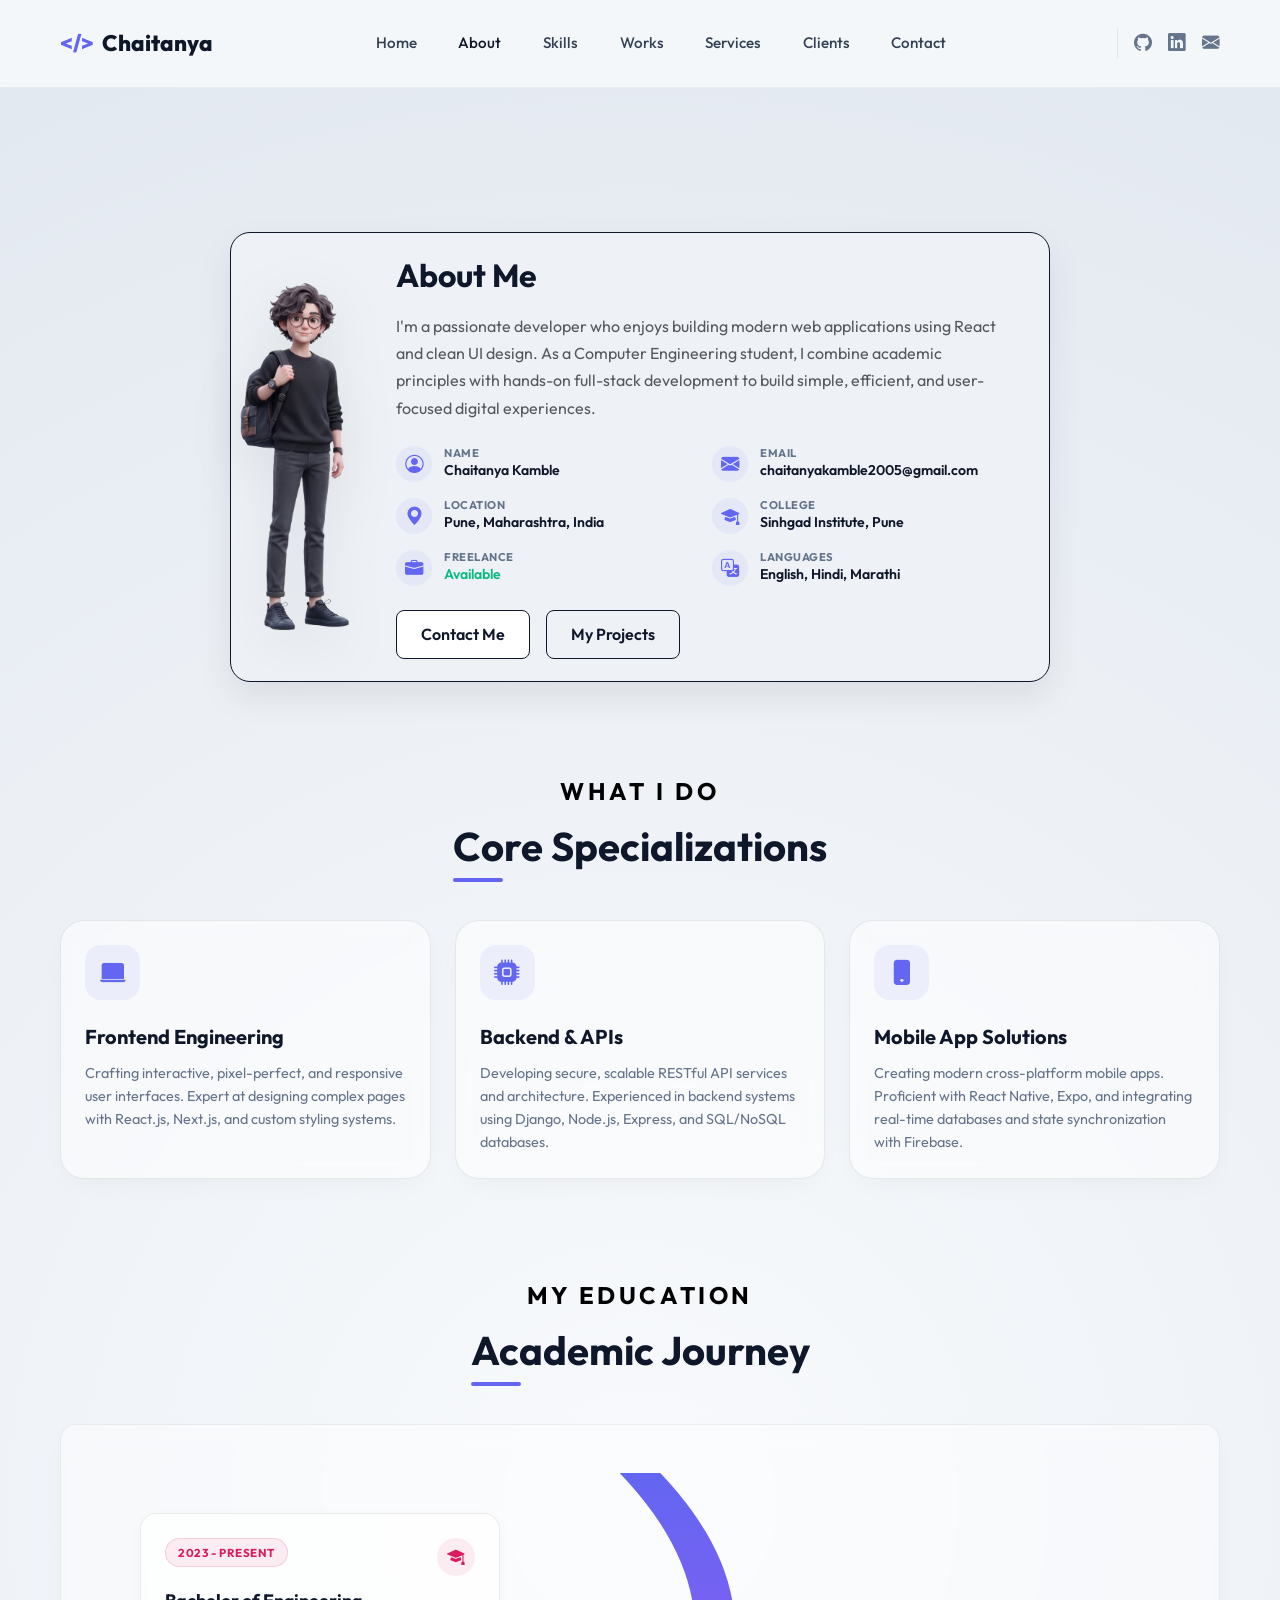
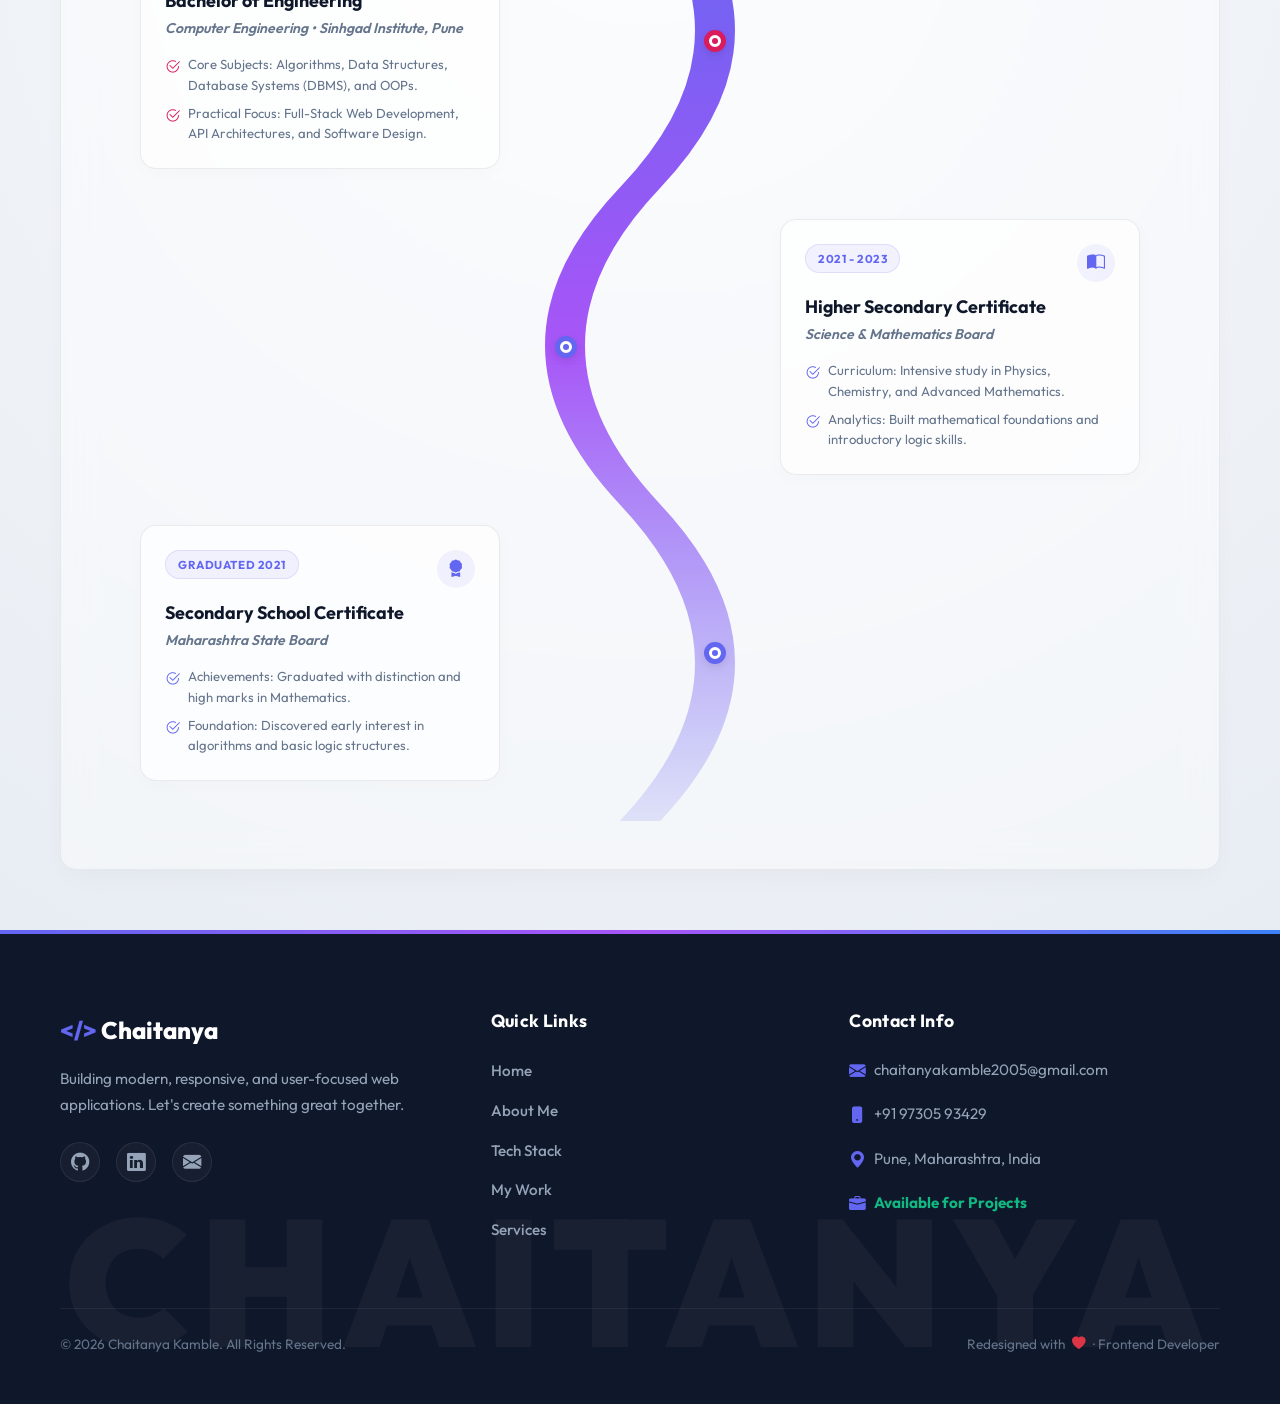
==== about.html @ 19b341b0 "feat: Add professional About page with winding timeline, professional cards, icons, and hover slide " ====
<!DOCTYPE html>
<html lang="en">

<head>
  <meta charset="UTF-8">
  <meta http-equiv="X-UA-Compatible" content="IE=edge">
  <meta name="viewport" content="width=device-width, initial-scale=1.0">
  <title>About Me | Chaitanya Kamble</title>

  <!-- SEO Meta Tags -->
  <meta name="description"
    content="Detailed About page of Chaitanya Kamble, Full Stack Web Developer and Computer Engineering Student.">
  <meta name="keywords"
    content="Chaitanya Kamble, About, Web Developer, Computer Engineering, Education, Sinhgad Institute">
  <meta name="author" content="Chaitanya Kamble">

  <!-- Favicons -->
  <link href="images/favicon.jpeg" rel="icon">

  <!-- Bootstrap 5 CSS CDN -->
  <link href="https://cdn.jsdelivr.net/npm/bootstrap@5.3.0/dist/css/bootstrap.min.css" rel="stylesheet">
  <!-- Bootstrap Icons CDN -->
  <link rel="stylesheet" href="https://cdn.jsdelivr.net/npm/bootstrap-icons@1.10.5/font/bootstrap-icons.css">
  <!-- Custom Stylesheet -->
  <link rel="stylesheet" href="css/style.css?v=1.1">
</head>

<body>

  <div class="app-wrapper">

    <!-- ==========================================
     * NAVIGATION BAR
     * ========================================== -->
    <nav class="navbar navbar-expand-lg sticky-top custom-navbar">
      <div class="container">
        <a class="navbar-brand navbar-logo" href="index.html" id="logoLink">
          <span>&lt;/&gt;</span> Chaitanya
        </a>

        <button class="navbar-toggler" type="button" data-bs-toggle="collapse" data-bs-target="#navbarNav"
          aria-controls="navbarNav" aria-expanded="false" aria-label="Toggle navigation">
          <span class="navbar-toggler-icon">
            <span class="navbar-toggler-span"></span>
          </span>
        </button>

        <div class="collapse navbar-collapse justify-content-center" id="navbarNav">
          <ul class="navbar-nav align-items-center">
            <li class="nav-item">
              <a class="nav-link custom-nav-link" href="index.html" data-section="home">Home</a>
            </li>
            <li class="nav-item">
              <a class="nav-link custom-nav-link active" href="#about" data-section="about">About</a>
            </li>
            <li class="nav-item">
              <a class="nav-link custom-nav-link" href="index.html#skills" data-section="skills">Skills</a>
            </li>
            <li class="nav-item">
              <a class="nav-link custom-nav-link" href="index.html#works" data-section="works">Works</a>
            </li>
            <li class="nav-item">
              <a class="nav-link custom-nav-link" href="index.html#services" data-section="services">Services</a>
            </li>
            <li class="nav-item">
              <a class="nav-link custom-nav-link" href="index.html#clients" data-section="clients">Clients</a>
            </li>
            <li class="nav-item">
              <a class="nav-link custom-nav-link" href="index.html#contact" data-section="contact">Contact</a>
            </li>
          </ul>
        </div>
        <div class="navbar-socials border-start ps-3 d-none d-lg-flex">
          <a href="https://github.com/chaitanya-295" target="_blank" class="social-nav-icon"><i
              class="bi bi-github"></i></a>
          <a href="https://www.linkedin.com/in/chaitanyakamble29" target="_blank" class="social-nav-icon"><i
              class="bi bi-linkedin"></i></a>
          <a href="mailto:chaitanyakamble2005@gmail.com" class="social-nav-icon"><i class="bi bi-envelope-fill"></i></a>
        </div>
      </div>
    </nav>

    <!-- ==========================================
     * ABOUT SECTION
     * ========================================== -->
    <section id="about" class="section-padding" data-section-name="about" style="padding-top: 80px !important;">
      <div class="container">
        <div class="about-card">
          <!-- Standing Coder Avatar (Positioned absolutely in CSS to overflow top/bottom) -->
          <img src="images/about_avatar.png" alt="OualiCode - Standing Coder" class="about-avatar">
          <!-- Description Content (Pushed right using padding-left on the card) -->
          <div class="about-content">
            <h2 class="mb-3">About Me</h2>
            <p class="text-muted fs-6 mb-4" style="line-height: 1.7;">
              I'm a passionate developer who enjoys building modern web applications using React and clean UI design.
              As a Computer Engineering student, I combine academic principles with hands-on full-stack development to
              build simple, efficient, and user-focused digital experiences.
            </p>

            <!-- Quick Facts Grid -->
            <div class="about-details-grid mb-4">
              <div class="detail-item">
                <i class="bi bi-person-circle detail-icon"></i>
                <div class="detail-text">
                  <span class="detail-label">Name</span>
                  <span class="detail-value">Chaitanya Kamble</span>
                </div>
              </div>
              <div class="detail-item">
                <i class="bi bi-envelope-fill detail-icon"></i>
                <div class="detail-text">
                  <span class="detail-label">Email</span>
                  <span class="detail-value"><a href="mailto:chaitanyakamble2005@gmail.com"
                      class="detail-link">chaitanyakamble2005@gmail.com</a></span>
                </div>
              </div>
              <div class="detail-item">
                <i class="bi bi-geo-alt-fill detail-icon"></i>
                <div class="detail-text">
                  <span class="detail-label">Location</span>
                  <span class="detail-value">Pune, Maharashtra, India</span>
                </div>
              </div>
              <div class="detail-item">
                <i class="bi bi-mortarboard-fill detail-icon"></i>
                <div class="detail-text">
                  <span class="detail-label">College</span>
                  <span class="detail-value">Sinhgad Institute, Pune</span>
                </div>
              </div>
              <div class="detail-item">
                <i class="bi bi-briefcase-fill detail-icon"></i>
                <div class="detail-text">
                  <span class="detail-label">Freelance</span>
                  <span class="detail-value text-success-custom">Available</span>
                </div>
              </div>
              <div class="detail-item">
                <i class="bi bi-translate detail-icon"></i>
                <div class="detail-text">
                  <span class="detail-label">Languages</span>
                  <span class="detail-value">English, Hindi, Marathi</span>
                </div>
              </div>
            </div>

            <!-- Action Buttons -->
            <div class="about-buttons d-flex gap-3 flex-wrap">
              <a href="index.html#contact" class="btn-hero-secondary">Contact Me</a>
              <a href="index.html#works" class="btn-about-outline">My Projects</a>
            </div>
          </div>
        </div>

        <!-- Core Specializations -->
        <div class="row mt-5 pt-4">
          <div class="col-12 text-center mb-5">
            <span class="section-subtitle">What I Do</span>
            <h3 class="fw-bold section-title mb-0">Core Specializations</h3>
          </div>
        </div>

        <div class="row g-4 justify-content-center">
          <div class="col-md-6 col-lg-4">
            <div class="spec-card h-100 p-4">
              <div class="spec-icon-wrap">
                <i class="bi bi-laptop-fill"></i>
              </div>
              <h4 class="spec-card-title">Frontend Engineering</h4>
              <p class="spec-card-desc">Crafting interactive, pixel-perfect, and responsive user interfaces. Expert at
                designing complex pages with React.js, Next.js, and custom styling systems.</p>
            </div>
          </div>
          <div class="col-md-6 col-lg-4">
            <div class="spec-card h-100 p-4">
              <div class="spec-icon-wrap">
                <i class="bi bi-cpu-fill"></i>
              </div>
              <h4 class="spec-card-title">Backend & APIs</h4>
              <p class="spec-card-desc">Developing secure, scalable RESTful API services and architecture. Experienced
                in backend systems using Django, Node.js, Express, and SQL/NoSQL databases.</p>
            </div>
          </div>
          <div class="col-md-6 col-lg-4">
            <div class="spec-card h-100 p-4">
              <div class="spec-icon-wrap">
                <i class="bi bi-phone-fill"></i>
              </div>
              <h4 class="spec-card-title">Mobile App Solutions</h4>
              <p class="spec-card-desc">Creating modern cross-platform mobile apps. Proficient with React Native, Expo,
                and integrating real-time databases and state synchronization with Firebase.</p>
            </div>
          </div>
        </div>

        <!-- Education Journey (Professional Timeline) -->
        <div class="row mt-5 pt-5 justify-content-center">
          <div class="col-lg-14">
            <div class="text-center mb-5">
              <span class="section-subtitle">My Education</span>
              <h3 class="fw-bold section-title mb-0">Academic Journey</h3>
            </div>

            <div class="prof-timeline-wrapper p-4 p-md-5 rounded-4">
              <div class="prof-timeline-container">
                <!-- SVG Winding Road line connecting levels -->
                <div class="prof-road-svg-wrap">
                  <svg class="prof-road-svg" viewBox="0 0 100 500" preserveAspectRatio="none">
                    <defs>
                      <linearGradient id="prof-line-grad" x1="0%" y1="0%" x2="0%" y2="100%">
                        <stop offset="0%" stop-color="var(--color-accent)" />
                        <stop offset="50%" stop-color="#a855f7" />
                        <stop offset="100%" stop-color="rgba(99, 102, 241, 0.15)" />
                      </linearGradient>
                    </defs>
                    <path d="M 50,0 Q 65,83 50,166 T 50,333 T 50,500" fill="none" stroke="url(#prof-line-grad)" stroke-width="4"
                      stroke-linecap="round" />
                  </svg>
                </div>

                <!-- Timeline Item 3 (University - Active) -->
                <div class="prof-timeline-item active-item level-3 left-card">
                  <div class="prof-timeline-dot-wrap">
                    <div class="prof-timeline-dot"></div>
                  </div>
                  <div class="prof-timeline-card glass-card">
                    <div class="prof-card-header">
                      <span class="prof-year-badge active">2023 - Present</span>
                      <div class="prof-card-icon">
                        <i class="bi bi-mortarboard-fill"></i>
                      </div>
                    </div>
                    <h4 class="prof-card-title">Bachelor of Engineering</h4>
                    <p class="prof-card-subtitle">Computer Engineering • Sinhgad Institute, Pune</p>
                    <ul class="prof-card-bullets">
                      <li><i class="bi bi-check2-circle"></i> Core Subjects: Algorithms, Data Structures, Database Systems (DBMS), and OOPs.</li>
                      <li><i class="bi bi-check2-circle"></i> Practical Focus: Full-Stack Web Development, API Architectures, and Software Design.</li>
                    </ul>
                  </div>
                </div>

                <!-- Timeline Item 2 (High School - Completed) -->
                <div class="prof-timeline-item level-2 right-card">
                  <div class="prof-timeline-dot-wrap">
                    <div class="prof-timeline-dot"></div>
                  </div>
                  <div class="prof-timeline-card glass-card">
                    <div class="prof-card-header">
                      <span class="prof-year-badge">2021 - 2023</span>
                      <div class="prof-card-icon">
                        <i class="bi bi-book-half"></i>
                      </div>
                    </div>
                    <h4 class="prof-card-title">Higher Secondary Certificate</h4>
                    <p class="prof-card-subtitle">Science & Mathematics Board</p>
                    <ul class="prof-card-bullets">
                      <li><i class="bi bi-check2-circle"></i> Curriculum: Intensive study in Physics, Chemistry, and Advanced Mathematics.</li>
                      <li><i class="bi bi-check2-circle"></i> Analytics: Built mathematical foundations and introductory logic skills.</li>
                    </ul>
                  </div>
                </div>

                <!-- Timeline Item 1 (Secondary School - Completed) -->
                <div class="prof-timeline-item level-1 left-card">
                  <div class="prof-timeline-dot-wrap">
                    <div class="prof-timeline-dot"></div>
                  </div>
                  <div class="prof-timeline-card glass-card">
                    <div class="prof-card-header">
                      <span class="prof-year-badge">Graduated 2021</span>
                      <div class="prof-card-icon">
                        <i class="bi bi-award-fill"></i>
                      </div>
                    </div>
                    <h4 class="prof-card-title">Secondary School Certificate</h4>
                    <p class="prof-card-subtitle">Maharashtra State Board</p>
                    <ul class="prof-card-bullets">
                      <li><i class="bi bi-check2-circle"></i> Achievements: Graduated with distinction and high marks in Mathematics.</li>
                      <li><i class="bi bi-check2-circle"></i> Foundation: Discovered early interest in algorithms and basic logic structures.</li>
                    </ul>
                  </div>
                </div>

              </div>
            </div>
          </div>
        </div>

      </div>
    </section>

    <!-- ==========================================
     * FOOTER
     * ========================================== -->
    <footer class="footer">
      <div class="container">
        <!-- Top Footer Grid -->
        <div class="row g-4 mb-5">
          <!-- Col 1: Brand Info -->
          <div class="col-lg-4 text-start">
            <a class="footer-logo mb-3 d-inline-block" href="index.html#home">
              <span>&lt;/&gt;</span> Chaitanya
            </a>
            <p class="footer-description pe-lg-4">
              Building modern, responsive, and user-focused web applications. Let's create something great together.
            </p>
            <div class="footer-socials-grid mt-4">
              <a href="https://github.com/chaitanya-295" target="_blank" class="footer-social-icon-v3" title="GitHub"><i
                  class="bi bi-github"></i></a>
              <a href="https://www.linkedin.com/in/chaitanyakamble29" target="_blank" class="footer-social-icon-v3"
                title="LinkedIn"><i class="bi bi-linkedin"></i></a>
              <a href="mailto:chaitanyakamble2005@gmail.com" class="footer-social-icon-v3" title="Email"><i
                  class="bi bi-envelope-fill"></i></a>
            </div>
          </div>

          <!-- Col 2: Navigation Links -->
          <div class="col-12 col-sm-6 col-lg-4 text-start ps-lg-5 mb-4 mb-sm-0">
            <h4 class="footer-heading mb-4">Quick Links</h4>
            <ul class="list-unstyled footer-links">
              <li><a href="index.html">Home</a></li>
              <li><a href="#about">About Me</a></li>
              <li><a href="index.html#skills">Tech Stack</a></li>
              <li><a href="index.html#works">My Work</a></li>
              <li><a href="index.html#services">Services</a></li>
            </ul>
          </div>

          <!-- Col 3: Contact Info -->
          <div class="col-12 col-sm-6 col-lg-4 text-start">
            <h4 class="footer-heading mb-4">Contact Info</h4>
            <ul class="list-unstyled footer-contact-info">
              <li class="d-flex align-items-start gap-2 mb-3">
                <i class="bi bi-envelope-fill text-accent"></i>
                <a href="mailto:chaitanyakamble2005@gmail.com"
                  class="text-decoration-none">chaitanyakamble2005@gmail.com</a>
              </li>
              <li class="d-flex align-items-start gap-2 mb-3">
                <i class="bi bi-phone-fill text-accent"></i>
                <span>+91 97305 93429</span>
              </li>
              <li class="d-flex align-items-start gap-2 mb-3">
                <i class="bi bi-geo-alt-fill text-accent"></i>
                <span>Pune, Maharashtra, India</span>
              </li>
              <li class="d-flex align-items-start gap-2">
                <i class="bi bi-briefcase-fill text-accent"></i>
                <span class="text-success-custom">Available for Projects</span>
              </li>
            </ul>
          </div>
        </div>

        <hr class="footer-divider mb-4">

        <!-- Bottom copyright bar -->
        <div class="row align-items-center">
          <div class="col-md-6 text-start mb-3 mb-md-0">
            <p class="footer-copyright mb-0">
              &copy; <span id="copyrightYear">2026</span> Chaitanya Kamble. All Rights Reserved.
            </p>
          </div>
          <div class="col-md-6 text-start text-md-end">
            <p class="footer-credits mb-0">
              Redesigned with <i class="bi bi-heart-fill text-danger mx-1"></i> &middot; Frontend Developer
            </p>
          </div>
        </div>
      </div>
      <!-- Large Watermark Name in Background -->
      <div class="footer-watermark">Chaitanya</div>
    </footer>

  </div>

  <!-- Bootstrap 5 Bundle JS CDN (includes Popper.js) -->
  <script src="https://cdn.jsdelivr.net/npm/bootstrap@5.3.0/dist/js/bootstrap.bundle.min.js"></script>
  <!-- Custom Logic JS -->
  <script src="js/main.js?v=1.1"></script>
</body>

</html>
---- css/style.css ----
/* ==========================================
 * DESIGN SYSTEM & ROOT VARIABLES
 * ========================================== */
@import url('https://fonts.googleapis.com/css2?family=Outfit:wght@300;400;500;600;700;800&display=swap');

:root {
  --primary-font: 'Outfit', sans-serif;
  --bg-gradient: radial-gradient(circle at 50% 50%, #f8fafc 0%, #e2e8f0 100%);
  --bg-body: #f8fafc;
  --color-dark: #0f172a;
  --color-slate-700: #334155;
  --color-slate-500: #64748b;
  --color-accent: #6366f1;
  /* Indigo */
  --color-accent-hover: #4f46e5;
  --color-glass-bg: rgba(255, 255, 255, 0.45);
  --color-glass-border: rgba(255, 255, 255, 0.3);
  --glass-shadow: 0 8px 32px 0 rgba(31, 38, 135, 0.06);
  --card-shadow: 0 10px 30px -10px rgba(0, 0, 0, 0.05);
  --transition-smooth: all 0.4s cubic-bezier(0.16, 1, 0.3, 1);
  --border-radius-lg: 24px;
  --border-radius-md: 16px;
}

/* ==========================================
 * GENERAL STYLES
 * ========================================== */
* {
  box-sizing: border-box;
  margin: 0;
  padding: 0;
}

body {
  font-family: var(--primary-font);
  background: var(--bg-body);
  color: var(--color-slate-700);
  line-height: 1.7;
  overflow-x: hidden;
  -webkit-font-smoothing: antialiased;
  margin: 0;
}

.container {
  max-width: 1200px;
  margin: 0 auto;
  padding: 0 20px;
  width: 100%;
}

/* Overall Wrapper matching screenshot rounded screen frame */
.app-wrapper {
  background: var(--bg-gradient);
  min-height: 100vh;
  position: relative;
  width: 100%;
}

a {
  color: var(--color-accent);
  text-decoration: none;
  transition: var(--transition-smooth);
}

a:hover {
  color: var(--color-accent-hover);
}

h1,
h2,
h3,
h4,
h5,
h6 {
  color: var(--color-dark);
  font-weight: 700;
  line-height: 1.3;
}

/* ==========================================
 * NAV BAR STYLING
 * ========================================== */
.custom-navbar {
  background: rgba(248, 250, 252, 0.8);
  backdrop-filter: blur(12px);
  -webkit-backdrop-filter: blur(12px);
  border-bottom: 1px solid rgba(255, 255, 255, 0.2);
  transition: var(--transition-smooth);
  padding: 1.2rem 2rem;
  z-index: 1050;
}

.custom-navbar.scrolled {
  padding: 0.8rem 2rem;
  box-shadow: 0 4px 20px rgba(0, 0, 0, 0.03);
}

.navbar-logo {
  font-weight: 800;
  font-size: 1.4rem;
  color: var(--color-dark) !important;
  display: flex;
  align-items: center;
  gap: 0.5rem;
}

.navbar-logo span {
  color: var(--color-accent);
}

.custom-nav-link {
  font-weight: 500;
  color: var(--color-slate-700) !important;
  margin: 0 0.8rem;
  font-size: 0.95rem;
  position: relative;
}

.custom-nav-link:hover,
.custom-nav-link.active {
  color: var(--color-dark) !important;
}

.custom-nav-link::after {
  content: '';
  position: absolute;
  bottom: -4px;
  left: 0;
  width: 0;
  height: 2px;
  background-color: var(--color-accent);
  transition: var(--transition-smooth);
  display: none;
}

.custom-nav-link:hover::after,
.custom-nav-link.active::after {
  width: 100%;
}

.navbar-socials {
  display: flex;
  align-items: center;
  gap: 1rem;
  margin-left: 1.5rem;
  padding-left: 1.5rem;
  border-left: 1px solid rgba(15, 23, 42, 0.08) !important;
}

.social-nav-icon {
  color: var(--color-slate-500);
  font-size: 1.1rem;
  transition: var(--transition-smooth);
}

.social-nav-icon:hover {
  color: var(--color-dark);
  transform: translateY(-2px);
}

/* Mobile Toggle Custom Style */
.navbar-toggler {
  border: none;
  padding: 0;
  outline: none !important;
  box-shadow: none !important;
}

.navbar-toggler-icon {
  background-image: none;
  position: relative;
  width: 24px;
  height: 20px;
}

.navbar-toggler-icon::before,
.navbar-toggler-icon::after,
.navbar-toggler-span {
  content: '';
  position: absolute;
  left: 0;
  width: 100%;
  height: 2px;
  background-color: var(--color-dark);
  transition: var(--transition-smooth);
}

.navbar-toggler-icon::before {
  top: 0;
}

.navbar-toggler-span {
  top: 9px;
}

.navbar-toggler-icon::after {
  bottom: 0;
}

.navbar-toggler[aria-expanded="true"] .navbar-toggler-icon::before {
  transform: rotate(45deg);
  top: 9px;
}

.navbar-toggler[aria-expanded="true"] .navbar-toggler-span {
  opacity: 0;
}

.navbar-toggler[aria-expanded="true"] .navbar-toggler-icon::after {
  transform: rotate(-45deg);
  bottom: 9px;
}

/* ==========================================
 * HERO SECTION & LAYOUT
 * ========================================== */
.hero-section {
  min-height: calc(100vh - 80px);
  display: flex;
  align-items: center;
  padding-top: 130px;
  padding-bottom: 50px;
}

.hero-grid {
  display: flex;
  align-items: center;
  justify-content: space-between;
  gap: 40px;
  width: 100%;
}

/* ==========================================
 * LEFT COLUMN: INTRO TEXT
 * ========================================== */
.hero-content-left {
  flex: 1.3;
  max-width: 520px;
  z-index: 2;
  position: relative;
}

.hero-title {
  font-size: 2.8rem;
  font-weight: 800;
  line-height: 1.2;
  color: #1e293b;
  margin-bottom: 10px;
  letter-spacing: -0.02em;
}

.highlight-name {
  color: #1e293b;
}

.hero-subtitle {
  font-size: 2.4rem;
  font-weight: 800;
  color: #ffffff;
  text-shadow: 0 4px 12px rgba(0, 0, 0, 0.06);
  margin-bottom: 25px;
  letter-spacing: -0.01em;
}

.hero-description {
  font-size: 1.1rem;
  line-height: 1.7;
  color: #4b5563;
}

/* =========================
   BUTTONS
========================= */

.hero-buttons {
  display: flex;
  gap: 18px;
  margin-top: 35px;
}

.btn-hero-primary {
  background: #374151;
  color: #fff;
  padding: 14px 32px;
  border-radius: 10px;
  text-decoration: none;
  font-weight: 600;
  transition: var(--transition-smooth);
  display: inline-block;
}

.btn-hero-primary:hover {
  background: #1f2937;
  transform: translateY(-2px);
  box-shadow: 0 10px 20px rgba(0, 0, 0, 0.08);
}

.btn-hero-secondary {
  padding: 14px 32px;
  border: 2px solid #ffffff;
  border-radius: 10px;
  color: #ffffff;
  background: transparent;
  text-decoration: none;
  font-weight: 600;
  transition: var(--transition-smooth);
  display: inline-block;
}

.btn-hero-secondary:hover {
  background: #ffffff;
  color: #374151;
  transform: translateY(-2px);
  box-shadow: 0 10px 20px rgba(255, 255, 255, 0.1);
}

/* ==========================================
 * CENTER COLUMN: 3D AVATAR
 * ========================================== */
.hero-content-center {
  flex: 1.5;
  display: flex;
  justify-content: center;
  align-items: center;
  margin-left: -90px;
  margin-right: -90px;
  z-index: 1;
  position: relative;
}

.hero-avatar {
  width: 100%;
  max-width: 580px;
  height: auto;
  filter: drop-shadow(0 20px 30px rgba(0, 0, 0, 0.05));
}

@keyframes float {

  0%,
  100% {
    transform: translateY(0px);
  }

  50% {
    transform: translateY(-15px);
  }

}

/* ==========================================
 * RIGHT COLUMN: GLASS STATS CARD
 * ========================================== */
.hero-content-right {
  flex: 0 0 350px;
  display: flex;
  justify-content: flex-end;
  z-index: 2;
  position: relative;
}

.glass-stats-card {
  padding: 20px;
  border-radius: 20px;
  background: rgba(255, 255, 255, 0.22);
  backdrop-filter: blur(20px) saturate(180%);
  -webkit-backdrop-filter: blur(20px) saturate(180%);
  border: 1.5px solid rgba(255, 255, 255, 0.6);
  box-shadow: 0 20px 40px rgba(0, 0, 0, 0.04);
  width: 90%;
  max-width: 360px;
}

.stat-row {
  display: flex;
  justify-content: space-between;
  align-items: center;
  margin-bottom: 18px;
}

.stat-label {
  color: #4b5563;
  font-size: 0.9rem;
  font-weight: 500;
}

.stat-value {
  font-weight: 700;
  color: #ffffff;
  font-size: 0.95rem;
}

.card-divider {
  margin: 15px 0;
  border: 0;
  border-top: 1px solid rgba(255, 255, 255, 0.3);
  opacity: 1;
}

.text-success-custom {
  color: #10b981 !important;
  font-weight: 700;
}

/* ==========================================
 * RESPONSIVE DESIGN
 * ========================================== */
@media (max-width: 1024px) {
  .hero-grid {
    flex-direction: column;
    gap: 3rem;
  }

  .hero-content-left {
    max-width: 100%;
  }

  .hero-content-center {
    margin-left: 0;
    margin-right: 0;
  }

  .hero-content-right {
    flex: 0 0 auto;
    justify-content: center;
  }

  .glass-stats-card {
    max-width: 400px;
  }
}

@media (max-width: 768px) {
  .hero-section {
    padding: 120px 0 60px 0;
  }

  .hero-grid {
    flex-direction: column;
    text-align: center;
  }

  .hero-description {
    margin-left: auto;
    margin-right: auto;
  }

  .hero-buttons {
    justify-content: center;
  }

  .hero-avatar {
    transform: scale(1);
    max-width: 400px;
  }

  .about-avatar {
    position: relative !important;
    left: 0 !important;
    top: 0 !important;
    transform: none !important;
    max-width: 180px;
    height: auto !important;
    margin: 0 auto 20px auto !important;
    display: block;
  }

  .about-card {
    padding: 24px 20px !important;
    /* Reset left padding on stacked mobile layout */
    margin-top: 20px;
    margin-bottom: 20px;
  }
}

/* ==========================================
 * COMMON SECTION STYLES
 * ========================================== */
section[id] {
  scroll-margin-top: 85px;
}

.section-padding {
  padding: 100px 0;
}

.section-subtitle {
  font-size: 1.5rem;
  font-weight: 700;
  text-transform: uppercase;
  letter-spacing: 0.15em;
  margin-bottom: 0.5rem;
  color: black;
  display: block;
}

.section-title {
  font-size: 2.5rem;
  font-weight: 800;
  margin-bottom: 3.5rem;
  position: relative;
  display: inline-block;
}

.section-title::after {
  content: '';
  position: absolute;
  bottom: -10px;
  left: 0;
  width: 50px;
  height: 4px;
  background-color: var(--color-accent);
  border-radius: 2px;
}

/* Global Glass Card Base */
.glass-card {
  background: #ffffff;
  border: 1px solid rgba(229, 231, 235, 0.8);
  border-radius: var(--border-radius-lg);
  box-shadow: 0 10px 30px rgba(0, 0, 0, 0.04);
  padding: 2.5rem;
  transition: var(--transition-smooth);
}

/* ==========================================
 * ABOUT SECTION
 * ========================================== */
#about {
  padding-top: 60px !important;
  padding-bottom: 60px !important;
}

.about-card {
  background: #eef2f6;
  /* Soft light gray-blue background exactly matching the mockup */
  border: 1px solid #0f172a;
  /* Thin dark solid border */
  border-radius: 20px;
  box-shadow: 0 15px 35px rgba(0, 0, 0, 0.08);
  /* Modern shadow */
  transition: var(--transition-smooth);
  position: relative;
  z-index: 1 !important;
  /* Force card to render behind the avatar */
  margin-top: 65px;
  /* Space for overflowing avatar head */
  margin-bottom: 65px;
  /* Space for overflowing avatar feet */
  max-width: 820px;
  /* Increased width of the box */
  width: 100%;
  margin-left: auto;
  margin-right: auto;
  padding: 22px 45px 22px 165px !important;
  /* Added vertical padding for breathing room */
  overflow: visible;
  /* Ensure avatar head/feet are visible when overflowing */
}

.about-avatar {
  position: absolute;
  left: 10px;
  /* Slide the boy to the left side */
  /* Shift right to overlap the left border of the text card */
  top: 50%;
  /* Vertically centered, allowing head and feet to pop out naturally */
  z-index: 10 !important;
  /* Ensure boy is always in front of the about box */
  transform: translateY(-50%) scale(1.1);
  /* Standing tall in front of the card */
  height: 320px;
  /* Kept unchanged as requested */
  width: auto;
  filter: drop-shadow(0 15px 25px rgba(0, 0, 0, 0.08));
}

.about-card .btn-hero-secondary {
  background: #ffffff;
  color: #0f172a;
  border: 1px solid #0f172a;
  border-radius: 8px;
  padding: 10px 24px;
  font-weight: 600;
  transition: var(--transition-smooth);
  display: inline-block;
}

.about-card .btn-hero-secondary:hover {
  background: #0f172a;
  color: #ffffff;
}

/* Quick Facts Grid */
.about-details-grid {
  display: grid;
  grid-template-columns: repeat(2, 1fr);
  gap: 1rem 1.5rem;
  margin-top: 1.5rem;
}

.detail-item {
  display: flex;
  align-items: center;
  gap: 0.75rem;
}

.detail-icon {
  font-size: 1.15rem;
  color: var(--color-accent);
  background: rgba(99, 102, 241, 0.08);
  width: 36px;
  height: 36px;
  border-radius: 50%;
  display: flex;
  align-items: center;
  justify-content: center;
  flex-shrink: 0;
  transition: var(--transition-smooth);
}

.detail-item:hover .detail-icon {
  background: var(--color-accent);
  color: #ffffff;
  transform: scale(1.1);
}

.detail-text {
  display: flex;
  flex-direction: column;
}

.detail-label {
  font-size: 0.7rem;
  font-weight: 700;
  text-transform: uppercase;
  letter-spacing: 0.05em;
  color: var(--color-slate-500);
  line-height: 1.2;
}

.detail-value {
  font-size: 0.88rem;
  font-weight: 600;
  color: var(--color-dark);
  line-height: 1.4;
}

.detail-link {
  color: inherit;
  transition: var(--transition-smooth);
}

.detail-link:hover {
  color: var(--color-accent);
}

.btn-about-outline {
  background: transparent;
  color: #0f172a;
  border: 1.5px solid #0f172a;
  border-radius: 8px;
  padding: 10px 24px;
  font-weight: 600;
  transition: var(--transition-smooth);
  display: inline-block;
  text-decoration: none;
}

.btn-about-outline:hover {
  background: #0f172a;
  color: #ffffff;
  transform: translateY(-2px);
  box-shadow: 0 4px 12px rgba(15, 23, 42, 0.12);
}

/* Core Specializations styling */
.spec-card {
  background: rgba(255, 255, 255, 0.5);
  border: 1px solid rgba(15, 23, 42, 0.08);
  border-radius: var(--border-radius-lg);
  box-shadow: var(--card-shadow);
  transition: var(--transition-smooth);
  backdrop-filter: blur(10px);
  -webkit-backdrop-filter: blur(10px);
}

.spec-card:hover {
  transform: translateY(-8px);
  border-color: var(--color-accent);
  box-shadow: 0 15px 35px rgba(99, 102, 241, 0.1);
  background: #ffffff;
}

.spec-icon-wrap {
  width: 55px;
  height: 55px;
  border-radius: var(--border-radius-md);
  background: rgba(99, 102, 241, 0.08);
  color: var(--color-accent);
  display: flex;
  align-items: center;
  justify-content: center;
  font-size: 1.6rem;
  margin-bottom: 1.5rem;
  transition: var(--transition-smooth);
}

.spec-card:hover .spec-icon-wrap {
  background: var(--color-accent);
  color: #ffffff;
  transform: scale(1.1) rotate(5deg);
}

.spec-card-title {
  font-size: 1.25rem;
  font-weight: 700;
  margin-bottom: 0.75rem;
  color: var(--color-dark);
}

.spec-card-desc {
  font-size: 0.9rem;
  color: var(--color-slate-500);
  line-height: 1.6;
  margin-bottom: 0;
}

/* Education Timeline container styling */
.education-timeline-wrapper {
  background: rgba(255, 255, 255, 0.45);
  border: 1px solid rgba(15, 23, 42, 0.06);
  backdrop-filter: blur(10px);
  -webkit-backdrop-filter: blur(10px);
  box-shadow: var(--card-shadow);
}

.education-timeline-wrapper .timeline-dot {
  border-color: #f1f5f9;
}

@media (max-width: 576px) {
  .about-details-grid {
    grid-template-columns: 1fr;
    gap: 1rem;
  }

  .about-buttons {
    justify-content: center;
    width: 100%;
  }

  .about-buttons a {
    width: 100%;
    text-align: center;
  }
}


.education-timeline {
  position: relative;
  padding-left: 2rem;
  border-left: 2px solid rgba(99, 102, 241, 0.2);
}

.timeline-item {
  position: relative;
  margin-bottom: 2.5rem;
}

.timeline-item:last-child {
  margin-bottom: 0;
}

.timeline-dot {
  position: absolute;
  left: calc(-2rem - 6px);
  top: 5px;
  width: 10px;
  height: 10px;
  border-radius: 50%;
  background-color: var(--color-accent);
  border: 2px solid var(--bg-body);
}

.timeline-year {
  font-weight: 700;
  color: var(--color-accent);
  font-size: 0.9rem;
  margin-bottom: 0.2rem;
  display: block;
}

.timeline-title {
  font-size: 1.15rem;
  font-weight: 700;
  margin-bottom: 0.3rem;
}

.timeline-subtitle {
  font-size: 0.95rem;
  font-weight: 500;
  color: var(--color-slate-500);
  font-style: italic;
  margin-bottom: 0.5rem;
}

.timeline-details {
  font-size: 0.9rem;
  color: var(--color-slate-500);
}

/* ==========================================
 * SKILLS SECTION
 * ========================================== */
.skill-card {
  padding: 2rem;
  text-align: center;
  transition: var(--transition-smooth);
}

.skill-card:hover {
  transform: translateY(-5px);
  box-shadow: 0 15px 30px rgba(0, 0, 0, 0.05);
}

.skill-icon-wrap {
  width: 60px;
  height: 60px;
  border-radius: 50%;
  background: rgba(99, 102, 241, 0.08);
  display: flex;
  align-items: center;
  justify-content: center;
  margin: 0 auto 1.5rem auto;
  color: var(--color-accent);
  font-size: 1.8rem;
  transition: var(--transition-smooth);
}

.skill-card:hover .skill-icon-wrap {
  background: var(--color-accent);
  color: #fff;
  transform: scale(1.1);
}

.skill-title {
  font-size: 1.2rem;
  font-weight: 700;
  margin-bottom: 1rem;
}

.progress-bar-wrap {
  background: rgba(15, 23, 42, 0.06);
  height: 8px;
  border-radius: 4px;
  overflow: hidden;
  position: relative;
  margin-bottom: 0.5rem;
}

.progress-bar-fill {
  background: var(--color-accent);
  height: 100%;
  border-radius: 4px;
  width: 0;
  /* Animated via JS */
  transition: width 1.5s cubic-bezier(0.16, 1, 0.3, 1);
}

.skill-percentage {
  font-weight: 700;
  font-size: 0.9rem;
  color: var(--color-dark);
}

/* ==========================================
 * WORKS / PROJECTS SECTION
 * ========================================== */
.project-card {
  position: relative;
  border-radius: var(--border-radius-lg);
  overflow: hidden;
  box-shadow: var(--card-shadow);
  background: #fff;
  transition: var(--transition-smooth);
  height: 380px;
}

.project-img-wrapper {
  width: 100%;
  height: 100%;
  position: relative;
  overflow: hidden;
}

.project-img {
  width: 100%;
  height: 100%;
  object-fit: cover;
  transition: var(--transition-smooth);
}

.project-overlay {
  position: absolute;
  bottom: 0;
  left: 0;
  width: 100%;
  height: 100%;
  background: linear-gradient(to top, rgba(15, 23, 42, 0.95) 0%, rgba(15, 23, 42, 0.4) 60%, transparent 100%);
  display: flex;
  flex-direction: column;
  justify-content: flex-end;
  padding: 2.2rem;
  transition: var(--transition-smooth);
  transform: translateY(20px);
  opacity: 0;
}

.project-card:hover .project-overlay {
  transform: translateY(0);
  opacity: 1;
}

.project-card:hover .project-img {
  transform: scale(1.08);
}

.project-card:hover {
  transform: translateY(-8px);
  box-shadow: 0 20px 40px rgba(0, 0, 0, 0.1);
}

.project-title {
  color: #fff;
  font-size: 1.4rem;
  font-weight: 700;
  margin-bottom: 0.5rem;
}

.project-category {
  color: var(--color-accent);
  font-size: 0.85rem;
  font-weight: 600;
  text-transform: uppercase;
  letter-spacing: 0.08em;
  margin-bottom: 0.8rem;
}

.project-desc {
  color: #94a3b8;
  font-size: 0.9rem;
  margin-bottom: 1.2rem;
  line-height: 1.6;
}

.project-link-btn {
  align-self: flex-start;
  background: #ffffff;
  color: var(--color-dark);
  font-size: 0.85rem;
  font-weight: 600;
  padding: 0.6rem 1.4rem;
  border-radius: var(--border-radius-md);
  display: flex;
  align-items: center;
  gap: 0.4rem;
  transition: var(--transition-smooth);
}

.project-link-btn:hover {
  background: var(--color-accent);
  color: #fff;
}

/* ==========================================
 * SERVICES SECTION
 * ========================================== */
.service-card {
  padding: 2.5rem;
  height: 100%;
  transition: var(--transition-smooth);
}

.service-card:hover {
  transform: translateY(-8px);
  box-shadow: 0 20px 40px rgba(0, 0, 0, 0.04);
}

.service-icon-box {
  width: 65px;
  height: 65px;
  border-radius: var(--border-radius-md);
  background: var(--color-accent);
  color: #fff;
  display: flex;
  align-items: center;
  justify-content: center;
  font-size: 1.8rem;
  margin-bottom: 1.8rem;
  box-shadow: 0 10px 20px rgba(99, 102, 241, 0.15);
  transition: var(--transition-smooth);
}

.service-card:hover .service-icon-box {
  transform: scale(1.1) rotate(5deg);
}

.service-title {
  font-size: 1.35rem;
  font-weight: 700;
  margin-bottom: 1rem;
}

.service-desc {
  font-size: 0.95rem;
  color: var(--color-slate-500);
  line-height: 1.7;
}

/* ==========================================
 * CLIENTS / TESTIMONIALS SECTION
 * ========================================== */
.testimonial-card {
  padding: 2.2rem;
  position: relative;
  overflow: visible;
  height: 100%;
}

.quote-icon {
  position: absolute;
  top: 1.5rem;
  right: 2rem;
  font-size: 2.5rem;
  color: rgba(99, 102, 241, 0.1);
}

.testimonial-text {
  font-size: 1rem;
  font-style: italic;
  color: var(--color-slate-700);
  margin-bottom: 1.5rem;
  line-height: 1.7;
}

.client-profile {
  display: flex;
  align-items: center;
  gap: 1rem;
}

.client-avatar {
  width: 50px;
  height: 50px;
  border-radius: 50%;
  object-fit: cover;
  border: 2px solid var(--color-accent);
}

.client-name {
  font-weight: 700;
  font-size: 1rem;
  margin-bottom: 0.1rem;
}

.client-company {
  font-size: 0.8rem;
  color: var(--color-slate-500);
}

/* ==========================================
 * CONTACT SECTION
 * ========================================== */
.contact-form-card {
  padding: 2rem;
}

.contact-label {
  font-weight: 600;
  font-size: 0.85rem;
  text-transform: uppercase;
  letter-spacing: 0.05em;
  color: var(--color-slate-500);
  margin-bottom: 0.5rem;
}

.contact-input {
  background: rgba(255, 255, 255, 0.6);
  border: 1px solid rgba(15, 23, 42, 0.08);
  border-radius: var(--border-radius-md);
  padding: 0.85rem 1.2rem;
  font-size: 0.95rem;
  color: var(--color-dark);
  transition: var(--transition-smooth);
  width: 100%;
  outline: none;
}

.contact-input:focus {
  background: #ffffff;
  border-color: var(--color-accent);
  box-shadow: 0 0 0 4px rgba(99, 102, 241, 0.1);
}

.btn-contact-submit {
  background: var(--color-dark);
  color: #fff;
  border: none;
  font-weight: 600;
  font-size: 0.95rem;
  padding: 0.9rem 2.2rem;
  border-radius: var(--border-radius-md);
  transition: var(--transition-smooth);
  display: flex;
  align-items: center;
  justify-content: center;
  gap: 0.5rem;
  cursor: pointer;
  width: 100%;
}

.btn-contact-submit:hover {
  background: var(--color-accent);
  box-shadow: 0 10px 20px rgba(99, 102, 241, 0.15);
  transform: translateY(-2px);
}

.contact-info-list {
  display: flex;
  flex-direction: column;
  gap: 1.5rem;
}

.info-item-box {
  display: flex;
  align-items: flex-start;
  gap: 1.2rem;
}

.info-icon-circle {
  width: 50px;
  height: 50px;
  border-radius: var(--border-radius-md);
  background: rgba(99, 102, 241, 0.08);
  color: var(--color-accent);
  display: flex;
  align-items: center;
  justify-content: center;
  font-size: 1.3rem;
  flex-shrink: 0;
  transition: var(--transition-smooth);
}

.info-item-box:hover .info-icon-circle {
  background: var(--color-accent);
  color: #fff;
  transform: scale(1.05);
}

.info-label {
  font-weight: 700;
  font-size: 1rem;
  margin-bottom: 0.2rem;
}

.info-value {
  font-size: 0.95rem;
  color: var(--color-slate-500);
}

/* ==========================================
 * PROFESSIONAL FOOTER
 * ========================================== */
.footer {
  background-color: #0f172a;
  /* Dark slate backdrop */
  color: #94a3b8;
  /* Slate-400 text color */
  padding: 5rem 0 3rem 0;
  position: relative;
  overflow: hidden;
}

.footer::before {
  content: '';
  position: absolute;
  top: 0;
  left: 0;
  width: 100%;
  height: 4px;
  background: linear-gradient(to right, #6366f1, #a855f7, #3b82f6);
  z-index: 5;
}

.footer-logo {
  font-weight: 800;
  font-size: 1.5rem;
  color: #ffffff !important;
  display: flex;
  align-items: center;
  gap: 0.5rem;
  text-decoration: none;
}

.footer-logo span {
  color: var(--color-accent);
}

.footer-description {
  font-size: 0.95rem;
  line-height: 1.7;
  color: #94a3b8;
}

.footer-heading {
  font-size: 1.1rem;
  font-weight: 700;
  color: #ffffff;
  letter-spacing: 0.02em;
}

.footer-links li {
  margin-bottom: 0.8rem;
}

.footer-links a {
  color: #94a3b8;
  transition: var(--transition-smooth);
  font-weight: 500;
  font-size: 0.95rem;
  text-decoration: none;
}

.footer-links a:hover {
  color: #ffffff;
  padding-left: 5px;
}

.footer-contact-info li {
  font-size: 0.95rem;
  color: #94a3b8;
}

.footer-contact-info a {
  color: #94a3b8;
  transition: var(--transition-smooth);
}

.footer-contact-info a:hover {
  color: #ffffff;
}

.footer-contact-info i {
  color: var(--color-accent);
  font-size: 1.05rem;
}

.footer-socials-grid {
  display: flex;
  gap: 1rem;
}

.footer-social-icon-v3 {
  width: 40px;
  height: 40px;
  border-radius: 50%;
  background: rgba(255, 255, 255, 0.03);
  border: 1px solid rgba(255, 255, 255, 0.08);
  color: #94a3b8;
  display: flex;
  align-items: center;
  justify-content: center;
  font-size: 1.15rem;
  transition: var(--transition-smooth);
}

.footer-social-icon-v3:hover {
  background: var(--color-accent);
  color: #ffffff;
  border-color: var(--color-accent);
  transform: translateY(-3px);
  box-shadow: 0 8px 15px rgba(99, 102, 241, 0.25);
}

.btn-back-to-top {
  background: rgba(255, 255, 255, 0.03);
  border: 1px solid rgba(255, 255, 255, 0.08);
  color: #ffffff;
  border-radius: 12px;
  font-weight: 600;
  font-size: 0.9rem;
  transition: var(--transition-smooth);
  text-decoration: none;
}

.btn-back-to-top:hover {
  background: #ffffff;
  color: #0f172a;
  border-color: #ffffff;
  transform: translateY(-3px);
}

.footer-divider {
  border-top: 1px solid rgba(255, 255, 255, 0.06);
  opacity: 1;
}

.footer-copyright,
.footer-credits {
  font-size: 0.85rem;
  color: #64748b;
}

.footer-credits i {
  animation: pulseHeart 1.5s infinite;
  display: inline-block;
}

@keyframes pulseHeart {

  0%,
  100% {
    transform: scale(1);
  }

  50% {
    transform: scale(1.15);
  }
}

.footer .container {
  position: relative;
  z-index: 2;
}

.footer-watermark {
  position: absolute;
  bottom: -30px;
  left: 50%;
  transform: translateX(-50%);
  font-size: 14vw;
  /* Massive watermark text */
  font-weight: 900;
  color: rgba(255, 255, 255, 0.04);
  /* Extremely subtle low opacity */
  text-transform: uppercase;
  letter-spacing: 0.05em;
  pointer-events: none;
  user-select: none;
  z-index: 1;
  white-space: nowrap;
}

/* ==========================================
 * TECH CARD GLOW & DARK SECTION
 * ========================================== */
.dark-tech-stack-section {
  padding: 100px 0;
}

.tech-card {
  background: #1e293b;
  /* Slate-800 */
  border: 1px solid rgba(255, 255, 255, 0.08);
  border-radius: 20px;
  transition: var(--transition-smooth);
}

.tech-card:hover {
  transform: translateY(-8px);
  border-color: rgba(99, 102, 241, 0.4);
  box-shadow: 0 12px 30px rgba(99, 102, 241, 0.15);
  background: #1e293b;
}

.tech-card .text-secondary {
  color: #94a3b8 !important;
  /* Lighter grey for dark card text */
}

.tech-icon-wrap {
  width: 60px;
  height: 60px;
  border-radius: 50%;
  background: rgba(255, 255, 255, 0.05);
  display: flex;
  align-items: center;
  justify-content: center;
  margin: 0 auto;
  transition: var(--transition-smooth);
}

.tech-card:hover .tech-icon-wrap {
  background: var(--color-accent);
  color: #fff !important;
  transform: scale(1.1);
}

/* ==========================================
 * PROJECT CARD V2 STYLE
 * ========================================== */
/* ==========================================
 * PROJECT CARD V2 STYLE & FILTERS
 * ========================================== */
.filter-tabs {
  margin-bottom: 1rem;
}

.btn-filter {
  background: transparent;
  color: var(--color-slate-500);
  border: 1px solid rgba(15, 23, 42, 0.08);
  padding: 8px 22px;
  border-radius: 30px;
  font-weight: 600;
  font-size: 0.9rem;
  transition: var(--transition-smooth);
  cursor: pointer;
  outline: none;
}

.btn-filter:hover {
  background: rgba(15, 23, 42, 0.03);
  color: var(--color-dark);
  border-color: rgba(15, 23, 42, 0.15);
}

.btn-filter.active {
  background: var(--color-accent);
  color: #ffffff !important;
  border-color: var(--color-accent);
  box-shadow: 0 4px 15px rgba(99, 102, 241, 0.25);
}

.project-card-v2 {
  background: #ffffff;
  border-radius: 24px;
  border: 1px solid rgba(229, 231, 235, 0.8);
  /* border-gray-200 */
  overflow: hidden;
  box-shadow: 0 4px 20px rgba(0, 0, 0, 0.02);
  transition: var(--transition-smooth);
}

.project-card-v2:hover {
  transform: translateY(-8px);
  box-shadow: 0 20px 40px rgba(0, 0, 0, 0.06);
}

.project-card-header {
  border-bottom: 1px solid rgba(15, 23, 42, 0.02);
  height: 210px;
  overflow: hidden;
  background-color: #f1f5f9;
  position: relative;
}

.project-card-img {
  width: 100%;
  height: 100%;
  object-fit: cover;
  transition: var(--transition-smooth);
}

.project-card-v2:hover .project-card-img {
  transform: scale(1.06);
}

.tech-badge {
  font-size: 0.75rem;
  font-weight: 600;
  color: var(--color-accent);
  background: rgba(99, 102, 241, 0.08);
  padding: 4px 12px;
  border-radius: 30px;
  transition: var(--transition-smooth);
  cursor: default;
}

.tech-badge:hover {
  background: var(--color-accent);
  color: #ffffff;
}

.btn-project-secondary {
  background: rgba(15, 23, 42, 0.04);
  color: var(--color-slate-700);
  border: 1px solid rgba(15, 23, 42, 0.08);
  border-radius: 12px;
  font-size: 1.1rem;
  display: flex;
  align-items: center;
  justify-content: center;
  transition: var(--transition-smooth);
  text-decoration: none;
}

.btn-project-secondary:hover {
  background: var(--color-dark);
  color: #ffffff;
  border-color: var(--color-dark);
  transform: translateY(-2px);
  box-shadow: 0 4px 12px rgba(15, 23, 42, 0.12);
}

.btn-project-view {
  background: #0f172a;
  color: #ffffff;
  padding: 0.7rem 1rem;
  border-radius: 12px;
  font-weight: 600;
  font-size: 0.9rem;
  border: 1px solid #0f172a;
  transition: var(--transition-smooth);
  display: block;
  text-decoration: none;
}

.btn-project-view:hover {
  background: var(--color-accent);
  border-color: var(--color-accent);
  color: #ffffff;
  transform: translateY(-2px);
  box-shadow: 0 4px 12px rgba(99, 102, 241, 0.2);
}

/* Project Animation */
@keyframes projectFadeIn {
  from {
    opacity: 0;
    transform: scale(0.92);
  }

  to {
    opacity: 1;
    transform: scale(1);
  }
}

.project-item.fade-in-project {
  animation: projectFadeIn 0.4s cubic-bezier(0.16, 1, 0.3, 1) forwards;
}

/* ==========================================
 * CTA BANNER SECTION
 * ========================================== */
.cta-banner-wrapper {
  background: linear-gradient(to right, #f3f4f6, #e5e7eb);
  /* gradient from-gray-100 to-gray-200 */
  border: 1px solid rgba(229, 231, 235, 0.8);
  box-shadow: 0 10px 30px rgba(0, 0, 0, 0.02);
  transition: var(--transition-smooth);
}

.btn-cta-services {
  background: #ffffff;
  color: #0f172a;
  font-weight: 600;
  font-size: 0.95rem;
  padding: 0.8rem 2.2rem;
  border-radius: 50px;
  border: 1px solid rgba(229, 231, 235, 0.8);
  box-shadow: 0 4px 15px rgba(0, 0, 0, 0.05);
  transition: var(--transition-smooth);
  text-decoration: none;
}

.btn-cta-services:hover {
  background: #0f172a;
  color: #ffffff;
  border-color: #0f172a;
  transform: translateY(-2px);
}

/* ==========================================
 * CLIENT TESTIMONIAL V2
 * ========================================== */
.testimonial-card-v2 {
  background: #ffffff;
  /* Pure white background for review card */
  border-radius: 20px;
  border: 1px solid rgba(229, 231, 235, 0.8);
  /* border-gray-200 */
  box-shadow: 0 4px 20px rgba(0, 0, 0, 0.02);
  transition: var(--transition-smooth);
}

.testimonial-card-v2:hover {
  transform: translateY(-5px);
  background: #ffffff;
  box-shadow: 0 10px 30px rgba(0, 0, 0, 0.06);
}

.testimonial-stars i {
  color: #fbbf24;
  /* Star gold */
  margin-right: 0.2rem;
  font-size: 0.9rem;
}

.client-avatar-v2 {
  width: 42px;
  height: 42px;
  border-radius: 50%;
  display: flex;
  align-items: center;
  justify-content: center;
  color: #ffffff;
  font-weight: 700;
  font-size: 0.9rem;
  flex-shrink: 0;
}

.bg-indigo {
  background-color: #6366f1;
}

.bg-teal {
  background-color: #14b8a6;
}

/* ==========================================
 * CONTACT WAVING AVATAR
 * ========================================== */
.contact-hi-wrapper {
  min-height: 400px;
}

.contact-hi-wrapper {
  min-height: 400px;
}

/* ==========================================
 * SECTION DIVIDER WITH SHADOW
 * ========================================== */
.section-divider {
  border: 0;
  height: 5px;
  background: linear-gradient(to right, transparent, rgba(15, 23, 42, 0.08) 20%, rgba(15, 23, 42, 0.08) 80%, transparent);
  box-shadow: 0 10px 25px rgba(0, 0, 0, 0.06);
  margin: 40px auto;
  width: 85%;
  max-width: 1100px;
  display: block;
}

/* ==========================================
 * TECH STACK INFINITE MARQUEE
 * ========================================== */
.marquee-wrapper {
  overflow: hidden;
  width: 100%;
  position: relative;
  display: flex;
  padding: 20px 0;
  mask-image: linear-gradient(to right, transparent, #000 10%, #000 90%, transparent);
  /* Fade edges for premium look */
  -webkit-mask-image: linear-gradient(to right, transparent, #000 10%, #000 90%, transparent);
}

.marquee-content {
  display: flex;
  gap: 30px;
  width: max-content;
  animation: scrollMarquee 35s linear infinite;
}

/* Pause scroll on hover */
.marquee-wrapper:hover .marquee-content {
  animation-play-state: paused;
}

.marquee-item {
  display: flex;
  align-items: center;
  gap: 12px;
  background: rgba(30, 41, 59, 0.4);
  /* Dark translucent background */
  border: 1px solid rgba(255, 255, 255, 0.08);
  padding: 12px 24px;
  border-radius: 12px;
  font-weight: 600;
  color: #ffffff;
  white-space: nowrap;
  font-size: 1.05rem;
  transition: all 0.3s ease;
  box-shadow: 0 4px 12px rgba(0, 0, 0, 0.15);
  cursor: default;
}

.marquee-item i {
  font-size: 1.4rem;
}

.marquee-item:hover {
  background: rgba(30, 41, 59, 0.85);
  border-color: #6366f1;
  transform: translateY(-3px);
  box-shadow: 0 8px 24px rgba(99, 102, 241, 0.25);
}

@keyframes scrollMarquee {
  0% {
    transform: translateX(0);
  }

  100% {
    transform: translateX(-50%);
    /* Reset when first half scrolls past */
  }
}

/* ==========================================
 * PROFESSIONAL GRADIENT TIMELINE
 * ========================================== */
.prof-timeline-wrapper {
  background: rgba(255, 255, 255, 0.45);
  border: 1px solid rgba(15, 23, 42, 0.06);
  backdrop-filter: blur(16px);
  -webkit-backdrop-filter: blur(16px);
  box-shadow: var(--card-shadow);
}

.prof-timeline-container {
  position: relative;
  width: 100%;
  max-width: 1000px;
  margin: 0 auto;
  padding: 40px 0;
  display: flex;
  flex-direction: column;
  gap: 50px;
}

/* SVG Winding Road line wrapper */
.prof-road-svg-wrap {
  position: absolute;
  top: 0;
  bottom: 0;
  left: 0;
  right: 0;
  z-index: 1;
  pointer-events: none;
}

.prof-road-svg {
  width: 100%;
  height: 100%;
}

.prof-timeline-item {
  display: flex;
  align-items: center;
  width: 100%;
  position: relative;
  z-index: 2;
}

/* Card positioning & offsets to match winding SVG curve */
.prof-timeline-item.level-3 {
  justify-content: flex-start;
  padding-right: 36%;
}

.prof-timeline-item.level-2 {
  justify-content: flex-end;
  padding-left: 36%;
}

.prof-timeline-item.level-1 {
  justify-content: flex-start;
  padding-right: 36%;
}

.prof-timeline-dot-wrap {
  position: absolute;
  top: 50%;
  transform: translate(-50%, -50%);
  z-index: 10;
}

.prof-timeline-item.level-3 .prof-timeline-dot-wrap {
  left: 57.5%;
}

.prof-timeline-item.level-2 .prof-timeline-dot-wrap {
  left: 42.6%;
}

.prof-timeline-item.level-1 .prof-timeline-dot-wrap {
  left: 57.5%;
}

/* Elegant double ring dot indicator matching user screenshot */
.prof-timeline-dot {
  width: 22px;
  height: 22px;
  border-radius: 50%;
  background: #ffffff;
  border: 5px solid var(--color-accent);
  box-shadow: 0 3px 8px rgba(0, 0, 0, 0.1);
  transition: var(--transition-smooth);
  display: flex;
  align-items: center;
  justify-content: center;
}

.prof-timeline-dot::after {
  content: '';
  width: 6px;
  height: 6px;
  border-radius: 50%;
  background: var(--color-accent);
  transition: var(--transition-smooth);
}

.prof-timeline-item.active-item .prof-timeline-dot {
  border-color: #da1c5c;
  animation: profPulse 2s infinite;
}

.prof-timeline-item.active-item .prof-timeline-dot::after {
  background: #da1c5c;
}

.prof-timeline-item:hover .prof-timeline-dot {
  transform: scale(1.2);
  box-shadow: 0 4px 12px rgba(99, 102, 241, 0.35);
}

/* Card Style */
.prof-timeline-card {
  max-width: 360px;
  width: 100%;
  padding: 1.5rem;
  background: rgba(255, 255, 255, 0.7);
  border: 1px solid rgba(15, 23, 42, 0.08);
  border-radius: var(--border-radius-md);
  box-shadow: 0 4px 20px rgba(0, 0, 0, 0.02);
  transition: var(--transition-smooth);
}

.prof-timeline-card:hover {
  background: #ffffff;
  border-color: var(--color-accent);
  box-shadow: 0 15px 35px rgba(99, 102, 241, 0.08);
}

/* Custom hover slide directions: Level 3 & Level 1 slide left, Level 2 slides right */
.prof-timeline-item.level-3 .prof-timeline-card:hover,
.prof-timeline-item.level-1 .prof-timeline-card:hover {
  transform: translate(-10px, -5px);
}

.prof-timeline-item.level-2 .prof-timeline-card:hover {
  transform: translate(10px, -5px);
}

.prof-card-header {
  display: flex;
  justify-content: space-between;
  align-items: flex-start;
  margin-bottom: 0.75rem;
}

.prof-card-icon {
  width: 38px;
  height: 38px;
  border-radius: 50%;
  background: rgba(99, 102, 241, 0.08);
  display: flex;
  align-items: center;
  justify-content: center;
  color: var(--color-accent);
  flex-shrink: 0;
  transition: var(--transition-smooth);
  font-size: 1.1rem;
}

.prof-timeline-item.active-item .prof-card-icon {
  background: rgba(218, 28, 92, 0.08);
  color: #da1c5c;
}

.prof-timeline-card:hover .prof-card-icon {
  background: var(--color-accent);
  color: #ffffff;
}

.prof-timeline-item.active-item .prof-timeline-card:hover .prof-card-icon {
  background: #da1c5c;
  color: #ffffff;
}

.prof-card-bullets {
  list-style: none;
  padding-left: 0;
  margin-top: 0.85rem;
  margin-bottom: 0;
}

.prof-card-bullets li {
  font-size: 0.82rem;
  color: var(--color-slate-500);
  line-height: 1.55;
  margin-bottom: 0.5rem;
  display: flex;
  align-items: flex-start;
}

.prof-card-bullets li:last-child {
  margin-bottom: 0;
}

.prof-card-bullets li i {
  color: var(--color-accent);
  margin-right: 8px;
  font-size: 0.95rem;
  flex-shrink: 0;
  margin-top: 1px;
}

.prof-timeline-item.active-item .prof-card-bullets li i {
  color: #da1c5c;
}

.prof-timeline-item.right-card .prof-timeline-card {
  margin-left: 35px;
}

.prof-timeline-item.left-card .prof-timeline-card {
  margin-right: 35px;
}

/* Year Badge */
.prof-year-badge {
  display: inline-block;
  font-size: 0.72rem;
  font-weight: 700;
  color: var(--color-accent);
  background: rgba(99, 102, 241, 0.08);
  border: 1px solid rgba(99, 102, 241, 0.15);
  padding: 4px 12px;
  border-radius: 30px;
  text-transform: uppercase;
  letter-spacing: 0.05em;
  transition: var(--transition-smooth);
}

.prof-year-badge.active {
  color: #da1c5c;
  background: rgba(218, 28, 92, 0.08);
  border-color: rgba(218, 28, 92, 0.15);
}

.prof-timeline-card:hover .prof-year-badge {
  background: var(--color-accent);
  color: #ffffff;
  border-color: var(--color-accent);
}

.prof-timeline-card:hover .prof-year-badge.active {
  background: #da1c5c;
  color: #ffffff;
  border-color: #da1c5c;
}

/* Card details styling */
.prof-card-title {
  font-size: 1.12rem;
  font-weight: 700;
  margin-bottom: 0.25rem;
  color: var(--color-dark);
  line-height: 1.4;
}

.prof-card-subtitle {
  font-size: 0.88rem;
  font-weight: 600;
  color: var(--color-slate-500);
  font-style: italic;
  margin-bottom: 0.85rem;
}

.prof-card-desc {
  font-size: 0.88rem;
  color: var(--color-slate-500);
  line-height: 1.6;
  margin-bottom: 0;
}

/* Pulse animation for active item dot */
@keyframes profPulse {
  0% {
    box-shadow: 0 0 0 0 rgba(218, 28, 92, 0.5);
  }

  70% {
    box-shadow: 0 0 0 10px rgba(218, 28, 92, 0);
  }

  100% {
    box-shadow: 0 0 0 0 rgba(218, 28, 92, 0);
  }
}

/* Mobile Responsive */
@media (max-width: 768px) {
  .prof-road-svg-wrap {
    display: none;
  }

  .prof-timeline-container::before {
    content: '';
    position: absolute;
    top: 0;
    bottom: 0;
    left: 20px;
    width: 4px;
    background: linear-gradient(to bottom, var(--color-accent) 0%, #a855f7 50%, rgba(99, 102, 241, 0.1) 100%);
    transform: translateX(-50%);
    border-radius: 2px;
    z-index: 1;
  }

  .prof-timeline-container {
    gap: 40px;
    padding-left: 10px;
  }

  .prof-timeline-item {
    flex-direction: row !important;
    justify-content: flex-start !important;
    padding-left: 50px !important;
    padding-right: 0 !important;
  }

  .prof-timeline-dot-wrap {
    left: 20px !important;
    transform: translate(-50%, -50%);
    top: 50%;
  }

  .prof-timeline-item.right-card .prof-timeline-card,
  .prof-timeline-item.left-card .prof-timeline-card {
    margin-left: 15px !important;
    margin-right: 0 !important;
    max-width: 100%;
  }
}
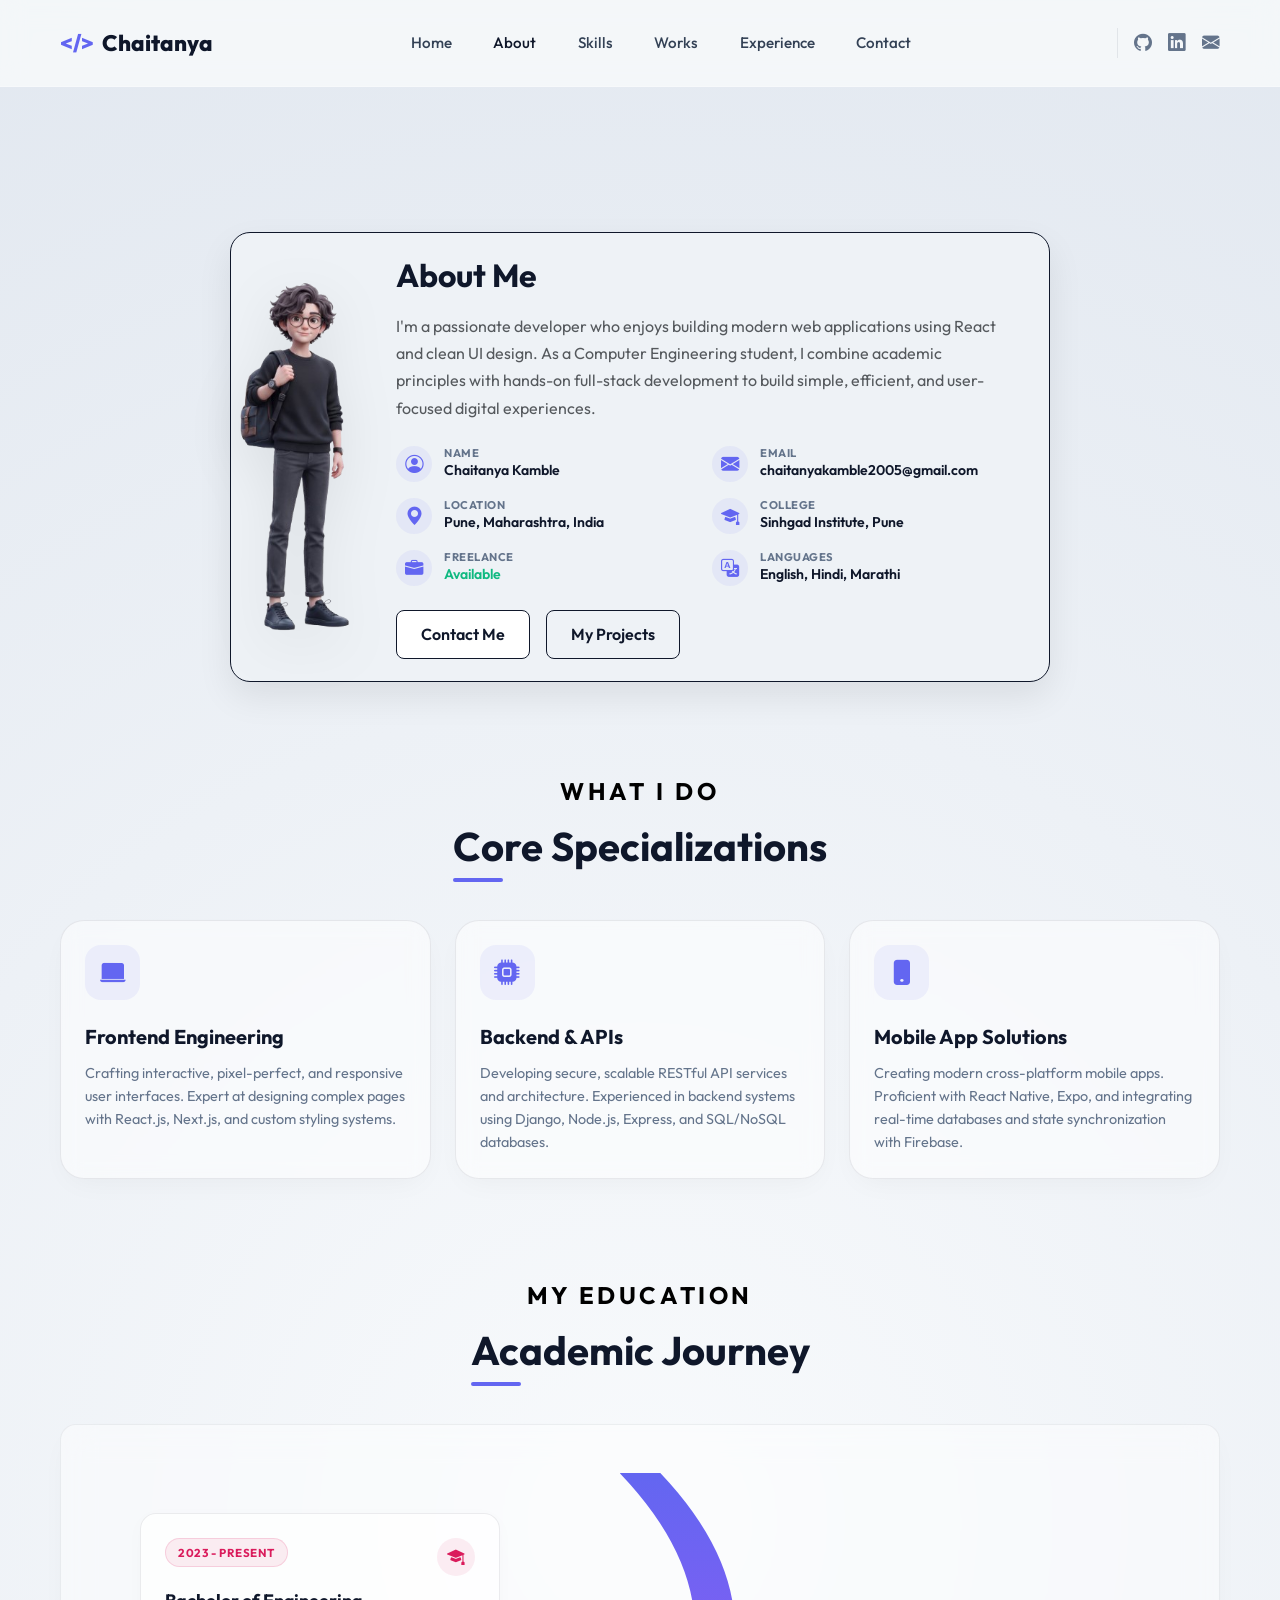
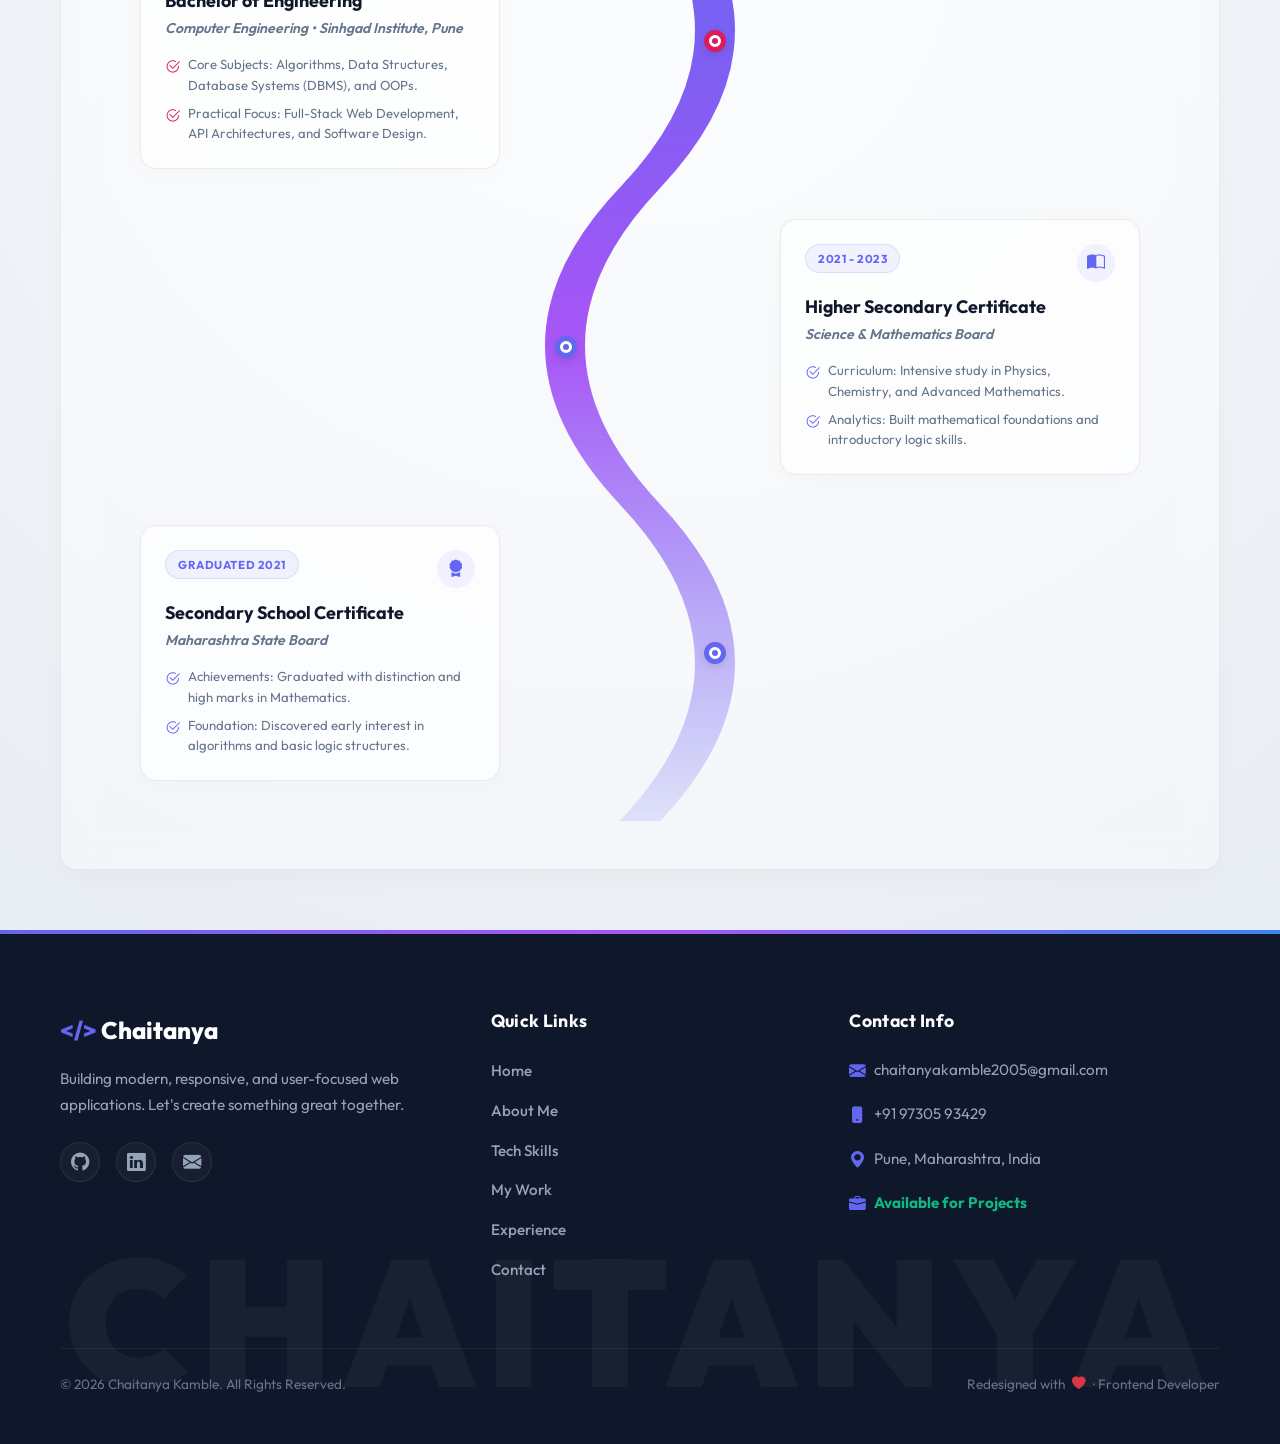
==== commit 9cbf094f: "Refactor portfolio: add standalone pages for skills, works, and experience, move project data to JSO" ====
--- a/about.html
+++ b/about.html
@@ -54,16 +54,13 @@
               <a class="nav-link custom-nav-link active" href="#about" data-section="about">About</a>
             </li>
             <li class="nav-item">
-              <a class="nav-link custom-nav-link" href="index.html#skills" data-section="skills">Skills</a>
-            </li>
-            <li class="nav-item">
-              <a class="nav-link custom-nav-link" href="index.html#works" data-section="works">Works</a>
-            </li>
-            <li class="nav-item">
-              <a class="nav-link custom-nav-link" href="index.html#services" data-section="services">Services</a>
-            </li>
-            <li class="nav-item">
-              <a class="nav-link custom-nav-link" href="index.html#clients" data-section="clients">Clients</a>
+              <a class="nav-link custom-nav-link" href="skills.html" data-section="skills">Skills</a>
+            </li>
+            <li class="nav-item">
+              <a class="nav-link custom-nav-link" href="works.html" data-section="works">Works</a>
+            </li>
+            <li class="nav-item">
+              <a class="nav-link custom-nav-link" href="experience.html" data-section="experience">Experience</a>
             </li>
             <li class="nav-item">
               <a class="nav-link custom-nav-link" href="index.html#contact" data-section="contact">Contact</a>
@@ -320,9 +317,10 @@
             <ul class="list-unstyled footer-links">
               <li><a href="index.html">Home</a></li>
               <li><a href="#about">About Me</a></li>
-              <li><a href="index.html#skills">Tech Stack</a></li>
-              <li><a href="index.html#works">My Work</a></li>
-              <li><a href="index.html#services">Services</a></li>
+              <li><a href="skills.html">Tech Skills</a></li>
+              <li><a href="works.html">My Work</a></li>
+              <li><a href="experience.html">Experience</a></li>
+              <li><a href="index.html#contact">Contact</a></li>
             </ul>
           </div>
 
--- a/css/style.css
+++ b/css/style.css
@@ -2005,8 +2005,13 @@
   }
 }
 
-/* Mobile Responsive */
-@media (max-width: 768px) {
+/* ==========================================
+ * COMPREHENSIVE MOBILE & TABLET RESPONSIVENESS
+ * ========================================== */
+
+/* --- Tablet Devices (max-width: 992px) --- */
+@media (max-width: 992px) {
+  /* Collapse winding timeline into a straight vertical timeline on tablets */
   .prof-road-svg-wrap {
     display: none;
   }
@@ -2048,4 +2053,142 @@
     margin-right: 0 !important;
     max-width: 100%;
   }
+
+  /* Core specializations grid adjustments */
+  .spec-card {
+    margin-bottom: 10px;
+  }
+}
+
+/* --- Mobile Devices (max-width: 768px) --- */
+@media (max-width: 768px) {
+  /* Global section spacing */
+  .section-padding {
+    padding: 50px 0;
+  }
+
+  .section-title {
+    font-size: 1.8rem;
+    margin-bottom: 2rem;
+  }
+
+  /* Home Page Hero Section */
+  .hero-section {
+    padding: 110px 0 50px 0;
+  }
+
+  .hero-title {
+    font-size: 2.1rem;
+  }
+
+  .hero-subtitle {
+    font-size: 1.7rem;
+    margin-bottom: 15px;
+  }
+
+  .hero-description {
+    font-size: 0.95rem;
+    max-width: 100%;
+  }
+
+  .hero-buttons {
+    flex-direction: column;
+    gap: 12px;
+    margin-top: 25px;
+  }
+
+  .hero-buttons a {
+    width: 100%;
+    text-align: center;
+  }
+
+  .hero-avatar {
+    max-width: 280px;
+  }
+
+  .glass-stats-card {
+    max-width: 100%;
+    margin-top: 15px;
+  }
+
+  /* About Section Card */
+  .about-avatar {
+    position: relative !important;
+    left: 0 !important;
+    top: 0 !important;
+    transform: none !important;
+    max-width: 140px;
+    height: auto !important;
+    margin: 0 auto 20px auto !important;
+    display: block;
+  }
+
+  .about-card {
+    padding: 24px 20px !important;
+    margin-top: 20px;
+    margin-bottom: 20px;
+  }
+
+  /* Force single column layout for details grid to prevent text/email overflow */
+  .about-details-grid {
+    grid-template-columns: 1fr !important;
+    gap: 0.85rem !important;
+  }
+
+  /* CTA Banner responsiveness */
+  .cta-banner-wrapper {
+    padding: 30px 20px !important;
+    text-align: center;
+  }
+
+  .cta-banner-wrapper h2 {
+    font-size: 1.8rem !important;
+  }
+
+  .btn-cta-services {
+    justify-content: center;
+    width: 100%;
+  }
+
+  /* Footer responsiveness */
+  .footer {
+    padding: 50px 0 30px;
+  }
+
+  .footer-logo {
+    display: block;
+    text-align: center;
+  }
+
+  .footer-description {
+    text-align: center;
+    padding-right: 0 !important;
+  }
+
+  .footer-socials-grid {
+    justify-content: center;
+  }
+
+  .footer-heading {
+    text-align: center;
+    margin-top: 20px;
+  }
+
+  .footer-links {
+    text-align: center;
+  }
+
+  .footer-contact-info {
+    text-align: center;
+  }
+
+  .footer-contact-info li {
+    justify-content: center;
+  }
+
+  .footer-copyright,
+  .footer-credits {
+    text-align: center !important;
+    margin-top: 10px;
+  }
 }
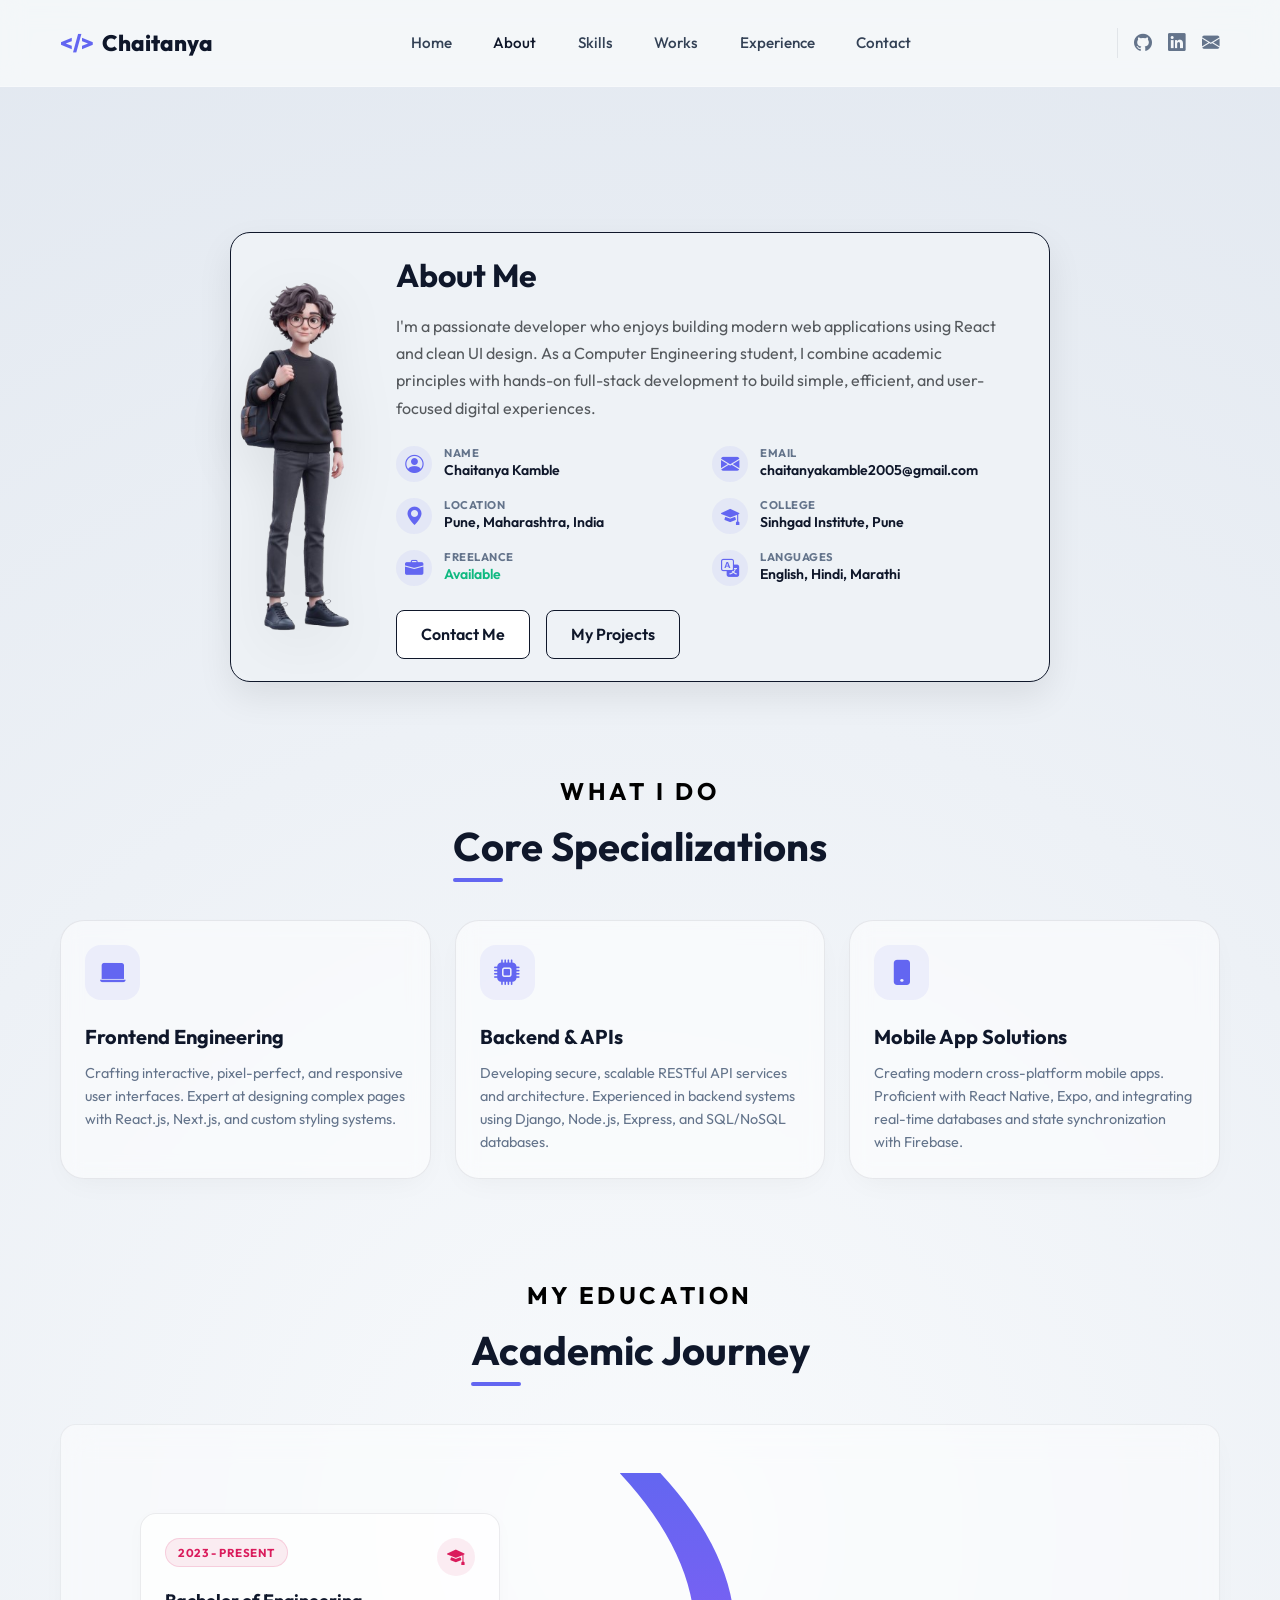
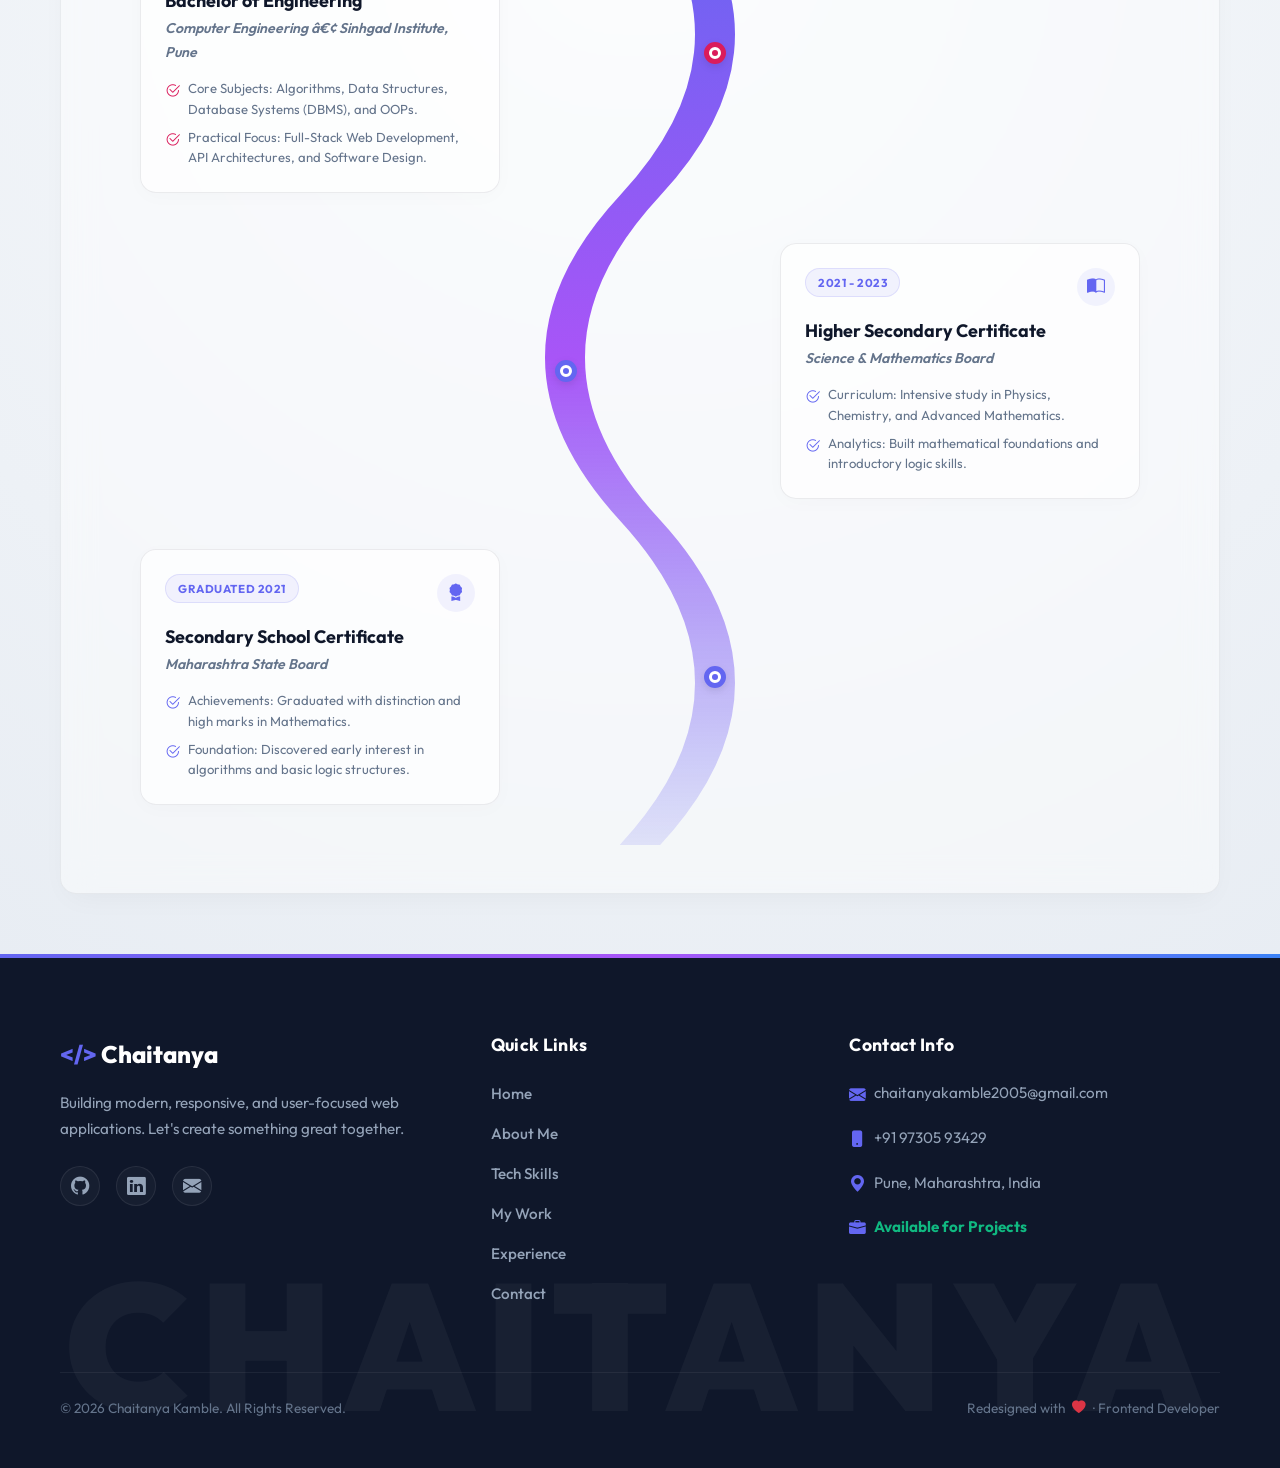
==== commit 9150799b: "Hide 3D avatars on mobile devices" ====
--- a/about.html
+++ b/about.html
@@ -84,7 +84,7 @@
       <div class="container">
         <div class="about-card">
           <!-- Standing Coder Avatar (Positioned absolutely in CSS to overflow top/bottom) -->
-          <img src="images/about_avatar.png" alt="OualiCode - Standing Coder" class="about-avatar">
+          <img src="images/about_avatar.png" alt="OualiCode - Standing Coder" class="about-avatar d-none d-lg-block">
           <!-- Description Content (Pushed right using padding-left on the card) -->
           <div class="about-content">
             <h2 class="mb-3">About Me</h2>
@@ -228,7 +228,7 @@
                       </div>
                     </div>
                     <h4 class="prof-card-title">Bachelor of Engineering</h4>
-                    <p class="prof-card-subtitle">Computer Engineering • Sinhgad Institute, Pune</p>
+                    <p class="prof-card-subtitle">Computer Engineering â€¢ Sinhgad Institute, Pune</p>
                     <ul class="prof-card-bullets">
                       <li><i class="bi bi-check2-circle"></i> Core Subjects: Algorithms, Data Structures, Database Systems (DBMS), and OOPs.</li>
                       <li><i class="bi bi-check2-circle"></i> Practical Focus: Full-Stack Web Development, API Architectures, and Software Design.</li>
@@ -377,4 +377,4 @@
   <script src="js/main.js?v=1.1"></script>
 </body>
 
-</html>+</html>
--- a/css/style.css
+++ b/css/style.css
@@ -1,4 +1,4 @@
-/* ==========================================
+﻿/* ==========================================
  * DESIGN SYSTEM & ROOT VARIABLES
  * ========================================== */
 @import url('https://fonts.googleapis.com/css2?family=Outfit:wght@300;400;500;600;700;800&display=swap');
@@ -2191,4 +2191,4 @@
     text-align: center !important;
     margin-top: 10px;
   }
-}+}
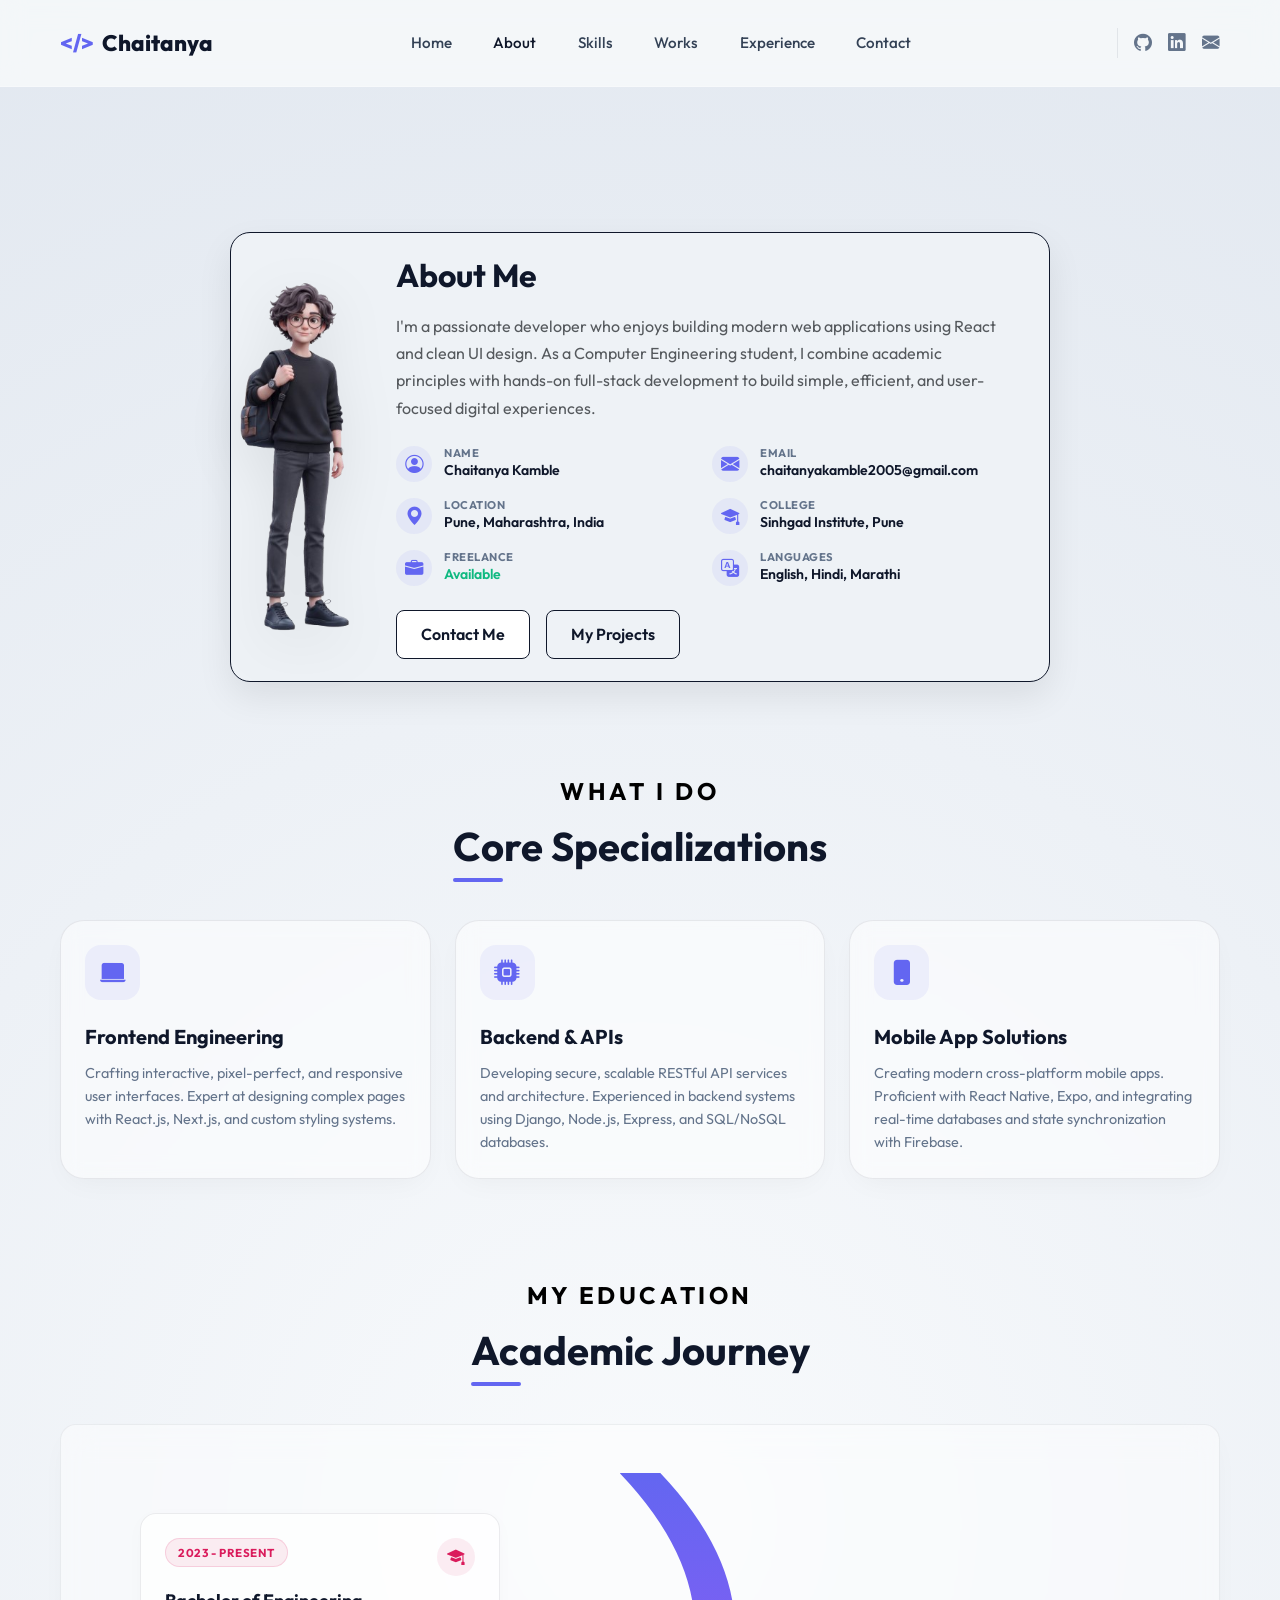
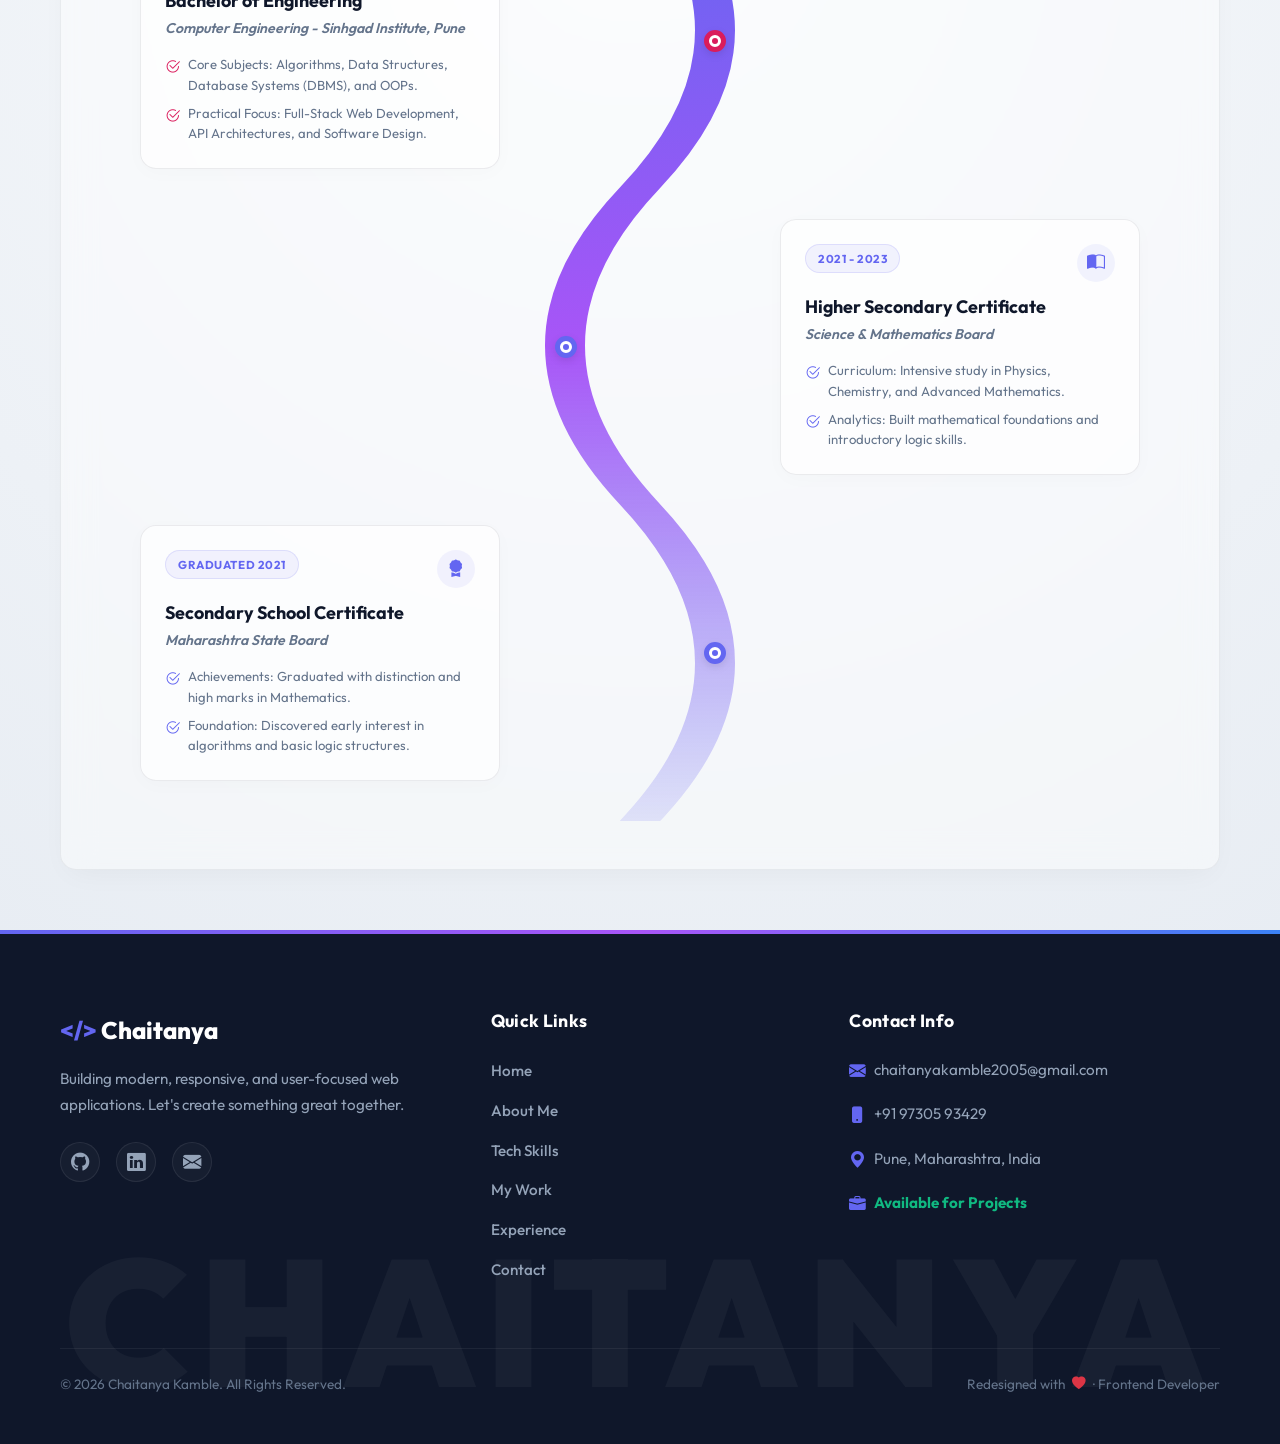
==== commit 2fd98638: "Fix UI issues and character encoding on mobile views" ====
--- a/about.html
+++ b/about.html
@@ -210,8 +210,8 @@
                         <stop offset="100%" stop-color="rgba(99, 102, 241, 0.15)" />
                       </linearGradient>
                     </defs>
-                    <path d="M 50,0 Q 65,83 50,166 T 50,333 T 50,500" fill="none" stroke="url(#prof-line-grad)" stroke-width="4"
-                      stroke-linecap="round" />
+                    <path d="M 50,0 Q 65,83 50,166 T 50,333 T 50,500" fill="none" stroke="url(#prof-line-grad)"
+                      stroke-width="4" stroke-linecap="round" />
                   </svg>
                 </div>
 
@@ -228,10 +228,12 @@
                       </div>
                     </div>
                     <h4 class="prof-card-title">Bachelor of Engineering</h4>
-                    <p class="prof-card-subtitle">Computer Engineering â€¢ Sinhgad Institute, Pune</p>
+                    <p class="prof-card-subtitle">Computer Engineering - Sinhgad Institute, Pune</p>
                     <ul class="prof-card-bullets">
-                      <li><i class="bi bi-check2-circle"></i> Core Subjects: Algorithms, Data Structures, Database Systems (DBMS), and OOPs.</li>
-                      <li><i class="bi bi-check2-circle"></i> Practical Focus: Full-Stack Web Development, API Architectures, and Software Design.</li>
+                      <li><i class="bi bi-check2-circle"></i> Core Subjects: Algorithms, Data Structures, Database
+                        Systems (DBMS), and OOPs.</li>
+                      <li><i class="bi bi-check2-circle"></i> Practical Focus: Full-Stack Web Development, API
+                        Architectures, and Software Design.</li>
                     </ul>
                   </div>
                 </div>
@@ -251,8 +253,10 @@
                     <h4 class="prof-card-title">Higher Secondary Certificate</h4>
                     <p class="prof-card-subtitle">Science & Mathematics Board</p>
                     <ul class="prof-card-bullets">
-                      <li><i class="bi bi-check2-circle"></i> Curriculum: Intensive study in Physics, Chemistry, and Advanced Mathematics.</li>
-                      <li><i class="bi bi-check2-circle"></i> Analytics: Built mathematical foundations and introductory logic skills.</li>
+                      <li><i class="bi bi-check2-circle"></i> Curriculum: Intensive study in Physics, Chemistry, and
+                        Advanced Mathematics.</li>
+                      <li><i class="bi bi-check2-circle"></i> Analytics: Built mathematical foundations and introductory
+                        logic skills.</li>
                     </ul>
                   </div>
                 </div>
@@ -272,8 +276,10 @@
                     <h4 class="prof-card-title">Secondary School Certificate</h4>
                     <p class="prof-card-subtitle">Maharashtra State Board</p>
                     <ul class="prof-card-bullets">
-                      <li><i class="bi bi-check2-circle"></i> Achievements: Graduated with distinction and high marks in Mathematics.</li>
-                      <li><i class="bi bi-check2-circle"></i> Foundation: Discovered early interest in algorithms and basic logic structures.</li>
+                      <li><i class="bi bi-check2-circle"></i> Achievements: Graduated with distinction and high marks in
+                        Mathematics.</li>
+                      <li><i class="bi bi-check2-circle"></i> Foundation: Discovered early interest in algorithms and
+                        basic logic structures.</li>
                     </ul>
                   </div>
                 </div>
@@ -377,4 +383,4 @@
   <script src="js/main.js?v=1.1"></script>
 </body>
 
-</html>
+</html>
--- a/css/style.css
+++ b/css/style.css
@@ -1,4 +1,4 @@
-﻿/* ==========================================
+/* ==========================================
  * DESIGN SYSTEM & ROOT VARIABLES
  * ========================================== */
 @import url('https://fonts.googleapis.com/css2?family=Outfit:wght@300;400;500;600;700;800&display=swap');
@@ -644,6 +644,8 @@
   font-weight: 600;
   color: var(--color-dark);
   line-height: 1.4;
+  word-break: break-word;
+  overflow-wrap: break-word;
 }
 
 .detail-link {
@@ -2037,14 +2039,14 @@
   .prof-timeline-item {
     flex-direction: row !important;
     justify-content: flex-start !important;
-    padding-left: 50px !important;
+    padding-left: 40px !important;
     padding-right: 0 !important;
   }
 
   .prof-timeline-dot-wrap {
-    left: 20px !important;
+    left: 10px !important;
     transform: translate(-50%, -50%);
-    top: 50%;
+    top: 40px;
   }
 
   .prof-timeline-item.right-card .prof-timeline-card,
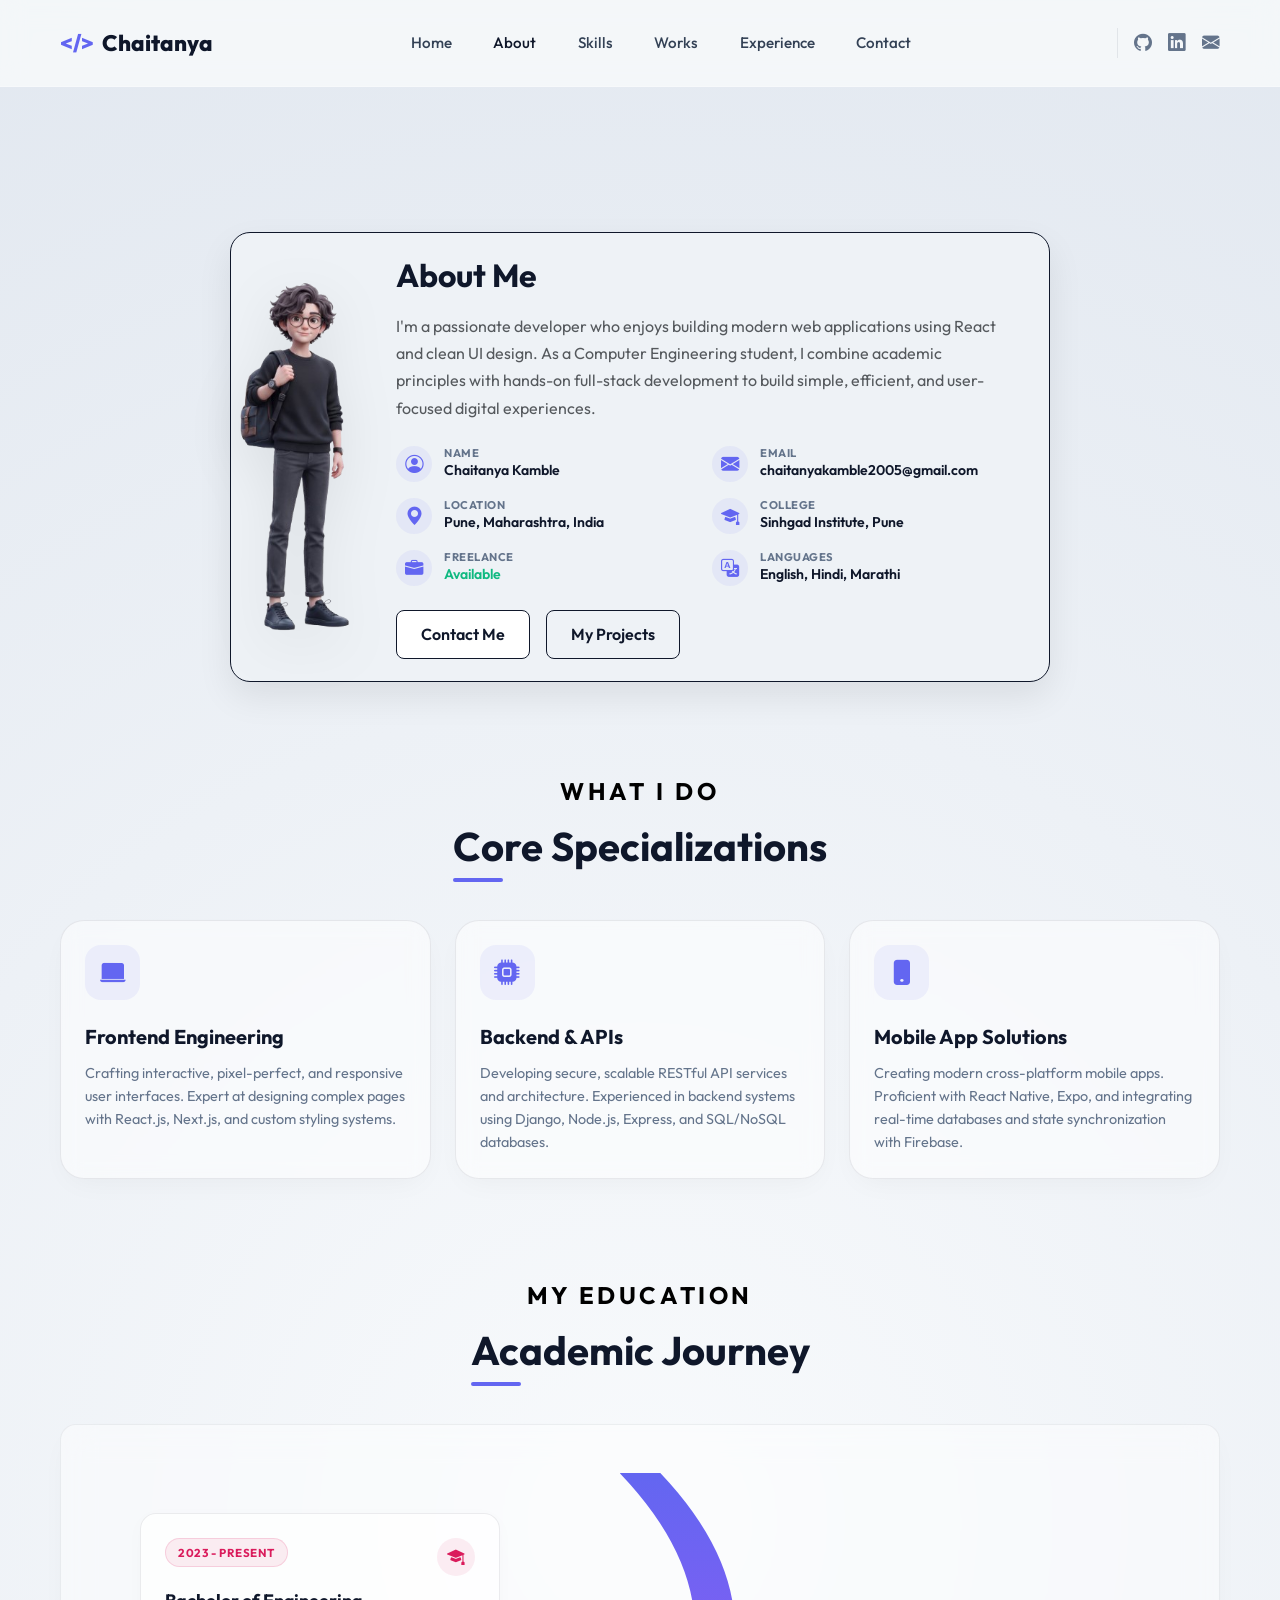
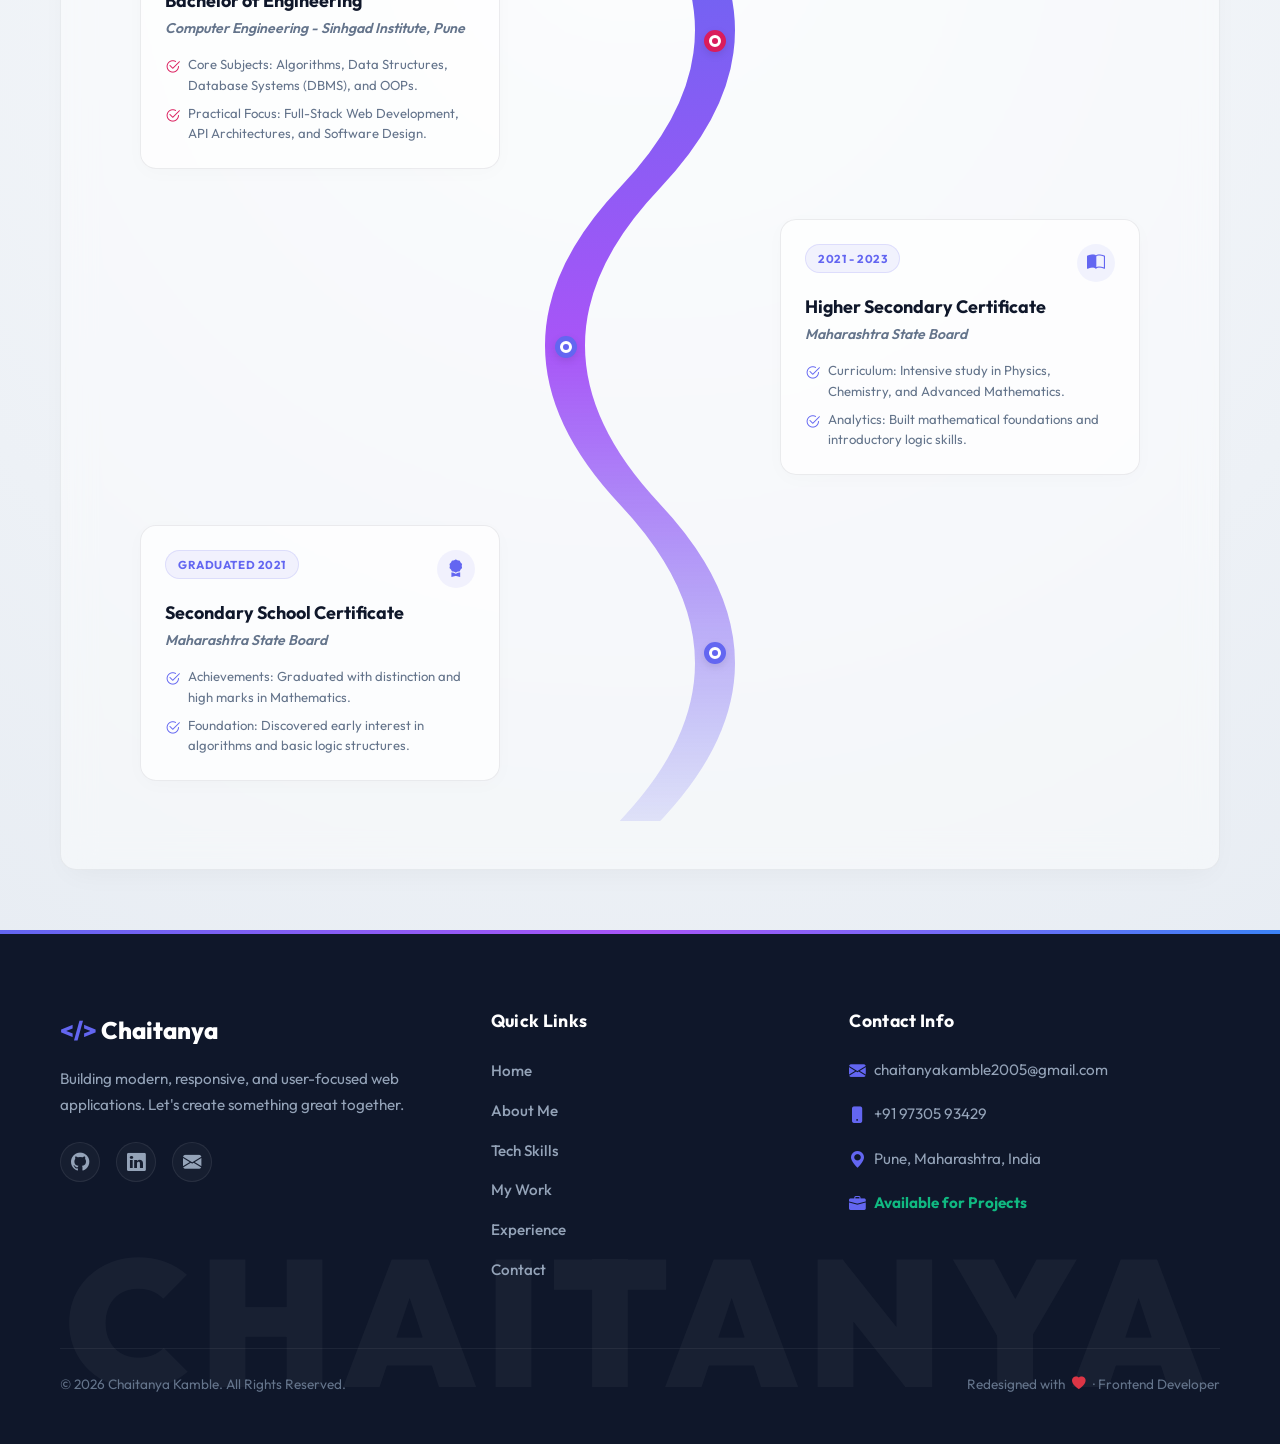
==== commit 9f0eef73: "Update portfolio files" ====
--- a/about.html
+++ b/about.html
@@ -251,7 +251,7 @@
                       </div>
                     </div>
                     <h4 class="prof-card-title">Higher Secondary Certificate</h4>
-                    <p class="prof-card-subtitle">Science & Mathematics Board</p>
+                    <p class="prof-card-subtitle">Maharashtra State Board</p>
                     <ul class="prof-card-bullets">
                       <li><i class="bi bi-check2-circle"></i> Curriculum: Intensive study in Physics, Chemistry, and
                         Advanced Mathematics.</li>
